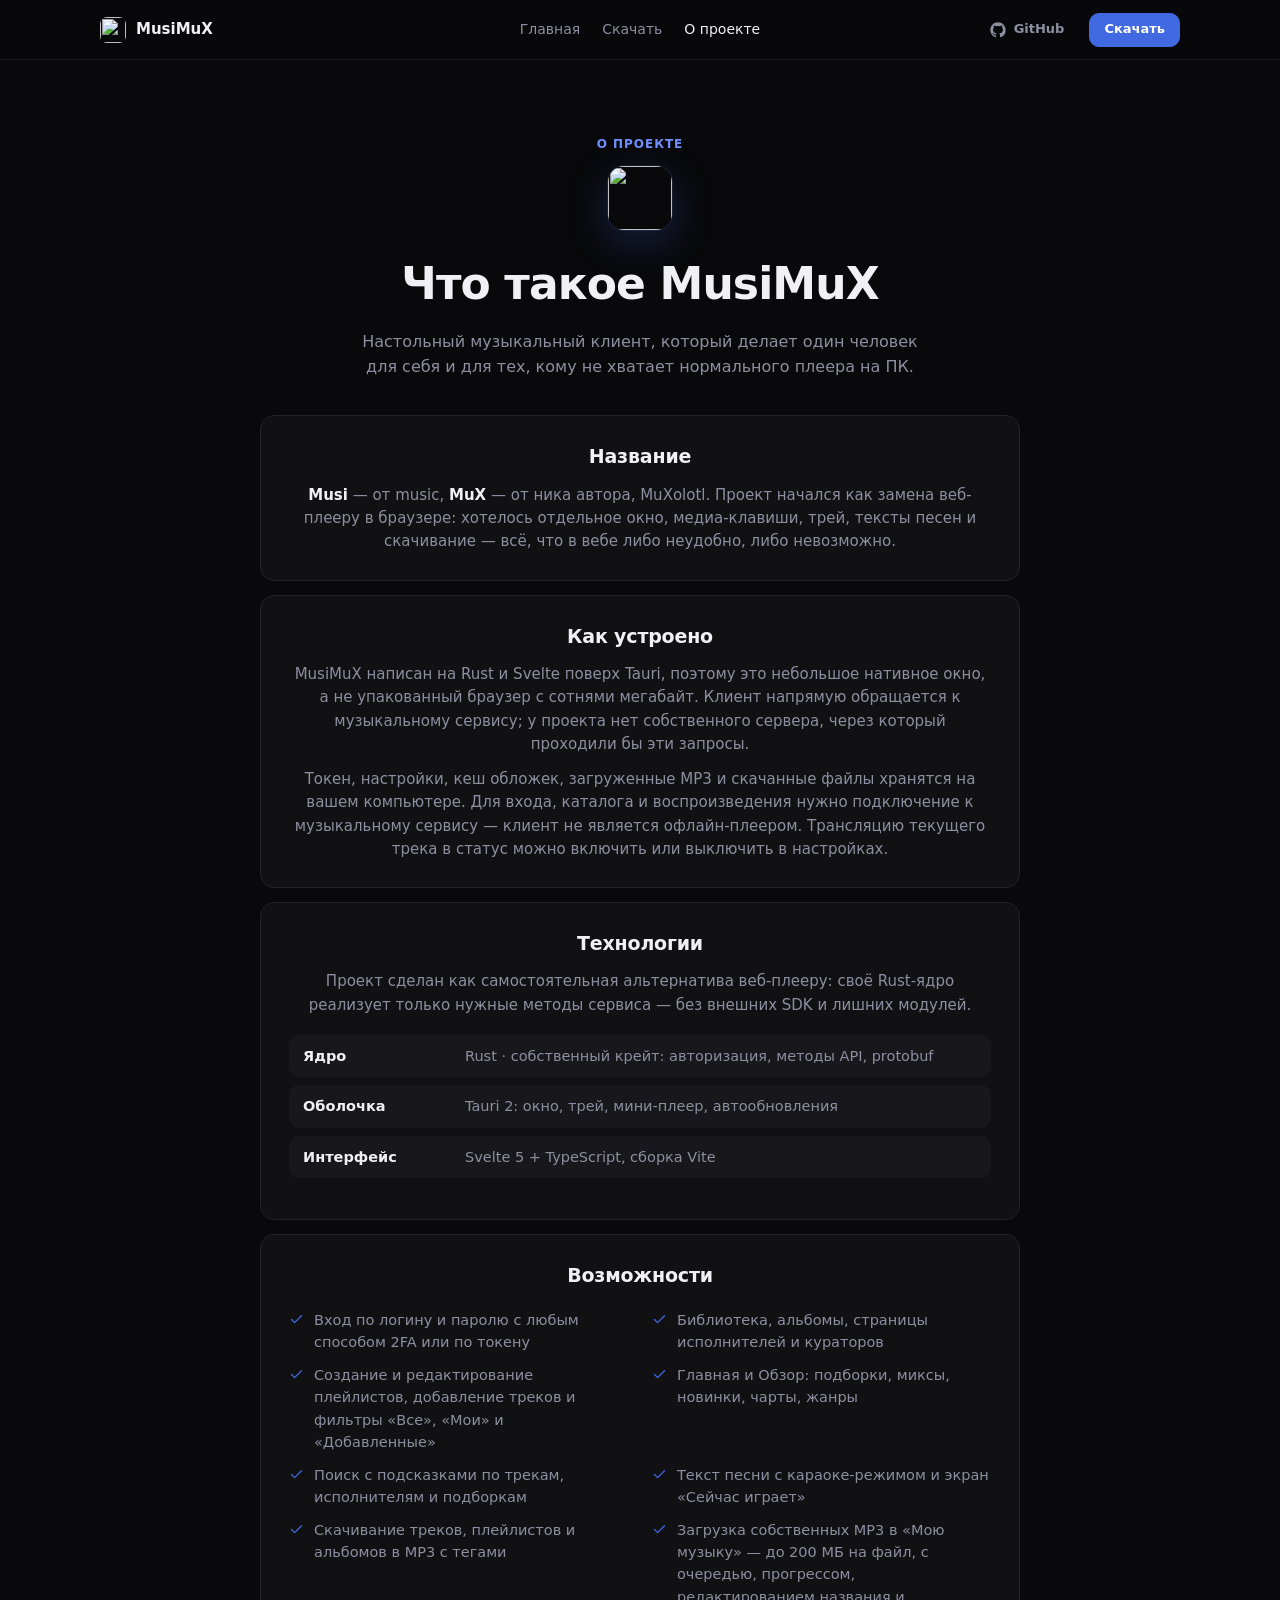
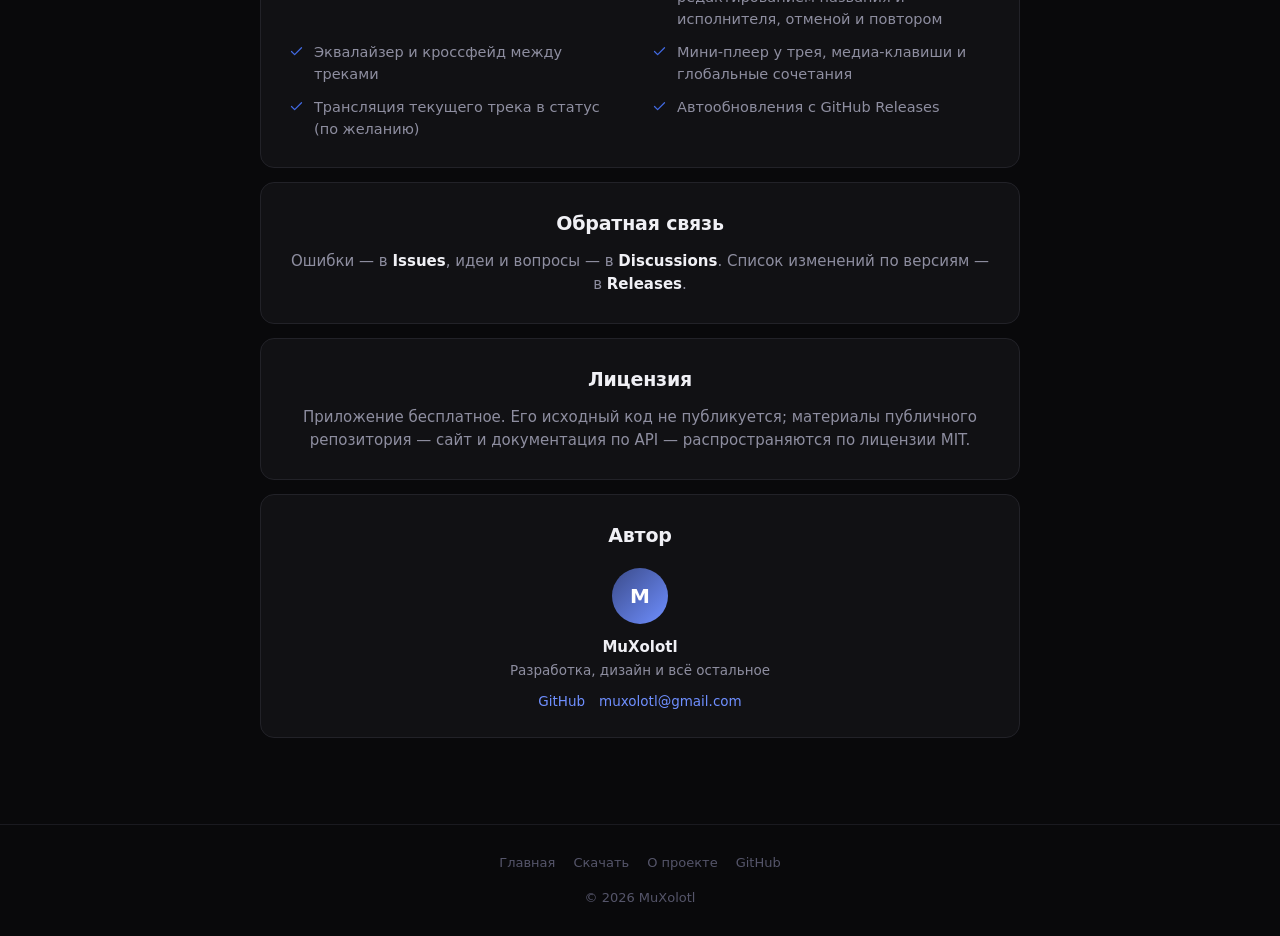
==== site/about.html @ 53585cf0 "Обновление сайта и документации" ====
<!DOCTYPE html>
<html lang="ru">
<head>
  <meta charset="UTF-8">
  <meta name="viewport" content="width=device-width, initial-scale=1">
  <title>О проекте — MusiMuX</title>
  <meta name="description" content="Что такое MusiMuX, как клиент хранит данные и обращается к музыкальному сервису. Возможности приложения и обратная связь.">
  <meta name="author" content="MuXolotl">
  <meta name="theme-color" content="#09090b">
  <meta property="og:type" content="website">
  <meta property="og:url" content="https://muxolotl.github.io/MusiMuX/about.html">
  <meta property="og:title" content="О проекте — MusiMuX">
  <meta property="og:description" content="Что такое MusiMuX, как клиент хранит данные и обращается к музыкальному сервису. Возможности приложения и обратная связь.">
  <link rel="icon" type="image/png" href="images/icon.png">
  <link rel="apple-touch-icon" href="images/icon.png">
  <link rel="stylesheet" href="css/styles.css">
</head>
<body>
<svg width="0" height="0" style="position:absolute" aria-hidden="true">
<symbol id="i-menu" viewBox="0 0 24 24" fill="none" stroke="currentColor" stroke-width="2" stroke-linecap="round" stroke-linejoin="round"><line x1="3" y1="12" x2="21" y2="12"/><line x1="3" y1="6" x2="21" y2="6"/><line x1="3" y1="18" x2="21" y2="18"/></symbol>
<symbol id="i-check" viewBox="0 0 24 24" fill="none" stroke="currentColor" stroke-width="2" stroke-linecap="round" stroke-linejoin="round"><polyline points="20 6 9 17 4 12"/></symbol>
<symbol id="i-github" viewBox="0 0 24 24" fill="currentColor"><path d="M12 .5C5.65.5.5 5.65.5 12c0 5.08 3.29 9.39 7.86 10.91.58.1.79-.25.79-.56v-2.17c-3.2.7-3.87-1.37-3.87-1.37-.52-1.33-1.28-1.68-1.28-1.68-1.04-.71.08-.7.08-.7 1.15.08 1.76 1.19 1.76 1.19 1.03 1.76 2.69 1.25 3.35.96.1-.75.4-1.25.73-1.54-2.55-.29-5.24-1.28-5.24-5.69 0-1.26.45-2.28 1.19-3.09-.12-.29-.52-1.46.11-3.04 0 0 .97-.31 3.17 1.18a11 11 0 0 1 5.77 0c2.2-1.49 3.16-1.18 3.16-1.18.63 1.58.23 2.75.12 3.04.74.81 1.18 1.83 1.18 3.09 0 4.42-2.69 5.39-5.26 5.68.41.36.78 1.06.78 2.14v3.17c0 .31.21.67.8.56A11.51 11.51 0 0 0 23.5 12C23.5 5.65 18.35.5 12 .5z"/></symbol>
</svg>
<header class="nav">
  <div class="wrap">
    <a class="brand" href="index.html"><img class="brand-mark" src="images/icon.png" alt="" width="26" height="26">MusiMuX</a>
    <nav class="nav-links" id="navLinks">
      <a href="index.html">Главная</a>
      <a href="download.html">Скачать</a>
      <a href="about.html" class="active">О проекте</a>
    </nav>
    <div class="nav-right">
      <a class="btn ghost sm" href="https://github.com/MuXolotl/MusiMuX" target="_blank" rel="noopener noreferrer"><svg width="16" height="16"><use href="#i-github"/></svg><span>GitHub</span></a>
      <a class="btn primary sm hide-sm" href="download.html">Скачать</a>
      <button class="nav-toggle" aria-label="Меню" aria-expanded="false" aria-controls="navLinks"><svg width="18" height="18"><use href="#i-menu"/></svg></button>
    </div>
  </div>
</header>
<main>
<section class="page-head">
  <div class="wrap">
    <span class="eyebrow">О проекте</span>
    <img class="hero-icon sm" src="images/icon.png" alt="" width="64" height="64">
    <h1>Что такое MusiMuX</h1>
    <p>Настольный музыкальный клиент, который делает один человек для себя и для тех, кому не хватает нормального плеера на ПК.</p>
  </div>
</section>
<div class="prose" style="padding-bottom:72px">
  <section>
    <h2>Название</h2>
    <p><b>Musi</b> — от music, <b>MuX</b> — от ника автора, MuXolotl. Проект начался как замена веб-плееру в браузере: хотелось отдельное окно, медиа-клавиши, трей, тексты песен и скачивание — всё, что в вебе либо неудобно, либо невозможно.</p>
  </section>
  <section>
    <h2>Как устроено</h2>
    <p>MusiMuX написан на Rust и Svelte поверх Tauri, поэтому это небольшое нативное окно, а не упакованный браузер с сотнями мегабайт. Клиент напрямую обращается к музыкальному сервису; у проекта нет собственного сервера, через который проходили бы эти запросы.</p>
    <p>Токен, настройки, кеш обложек, загруженные MP3 и скачанные файлы хранятся на вашем компьютере. Для входа, каталога и воспроизведения нужно подключение к музыкальному сервису — клиент не является офлайн-плеером. Трансляцию текущего трека в статус можно включить или выключить в настройках.</p>
  </section>
  <section>
    <h2>Технологии</h2>
    <p>Проект сделан как самостоятельная альтернатива веб-плееру: своё Rust-ядро реализует только нужные методы сервиса — без внешних SDK и лишних модулей.</p>
    <dl class="stack-list">
      <div><dt>Ядро</dt><dd>Rust · собственный крейт: авторизация, методы API, protobuf</dd></div>
      <div><dt>Оболочка</dt><dd>Tauri 2: окно, трей, мини-плеер, автообновления</dd></div>
      <div><dt>Интерфейс</dt><dd>Svelte 5 + TypeScript, сборка Vite</dd></div>
    </dl>
  </section>
  <section>
    <h2>Возможности</h2>
    <ul class="check">
      <li><svg width="15" height="15"><use href="#i-check"/></svg><span>Вход по логину и паролю с любым способом 2FA или по токену</span></li>
      <li><svg width="15" height="15"><use href="#i-check"/></svg><span>Библиотека, альбомы, страницы исполнителей и кураторов</span></li>
      <li><svg width="15" height="15"><use href="#i-check"/></svg><span>Создание и редактирование плейлистов, добавление треков и фильтры «Все», «Мои» и «Добавленные»</span></li>
      <li><svg width="15" height="15"><use href="#i-check"/></svg><span>Главная и Обзор: подборки, миксы, новинки, чарты, жанры</span></li>
      <li><svg width="15" height="15"><use href="#i-check"/></svg><span>Поиск с подсказками по трекам, исполнителям и подборкам</span></li>
      <li><svg width="15" height="15"><use href="#i-check"/></svg><span>Текст песни с караоке-режимом и экран «Сейчас играет»</span></li>
      <li><svg width="15" height="15"><use href="#i-check"/></svg><span>Скачивание треков, плейлистов и альбомов в MP3 с тегами</span></li>
      <li><svg width="15" height="15"><use href="#i-check"/></svg><span>Загрузка собственных MP3 в «Мою музыку» — до 200 МБ на файл, с очередью, прогрессом, редактированием названия и исполнителя, отменой и повтором</span></li>
      <li><svg width="15" height="15"><use href="#i-check"/></svg><span>Эквалайзер и кроссфейд между треками</span></li>
      <li><svg width="15" height="15"><use href="#i-check"/></svg><span>Мини-плеер у трея, медиа-клавиши и глобальные сочетания</span></li>
      <li><svg width="15" height="15"><use href="#i-check"/></svg><span>Трансляция текущего трека в статус (по желанию)</span></li>
      <li><svg width="15" height="15"><use href="#i-check"/></svg><span>Автообновления с GitHub Releases</span></li>
    </ul>
  </section>
  <section>
    <h2>Обратная связь</h2>
    <p>Ошибки — в <a href="https://github.com/MuXolotl/MusiMuX/issues" target="_blank" rel="noopener noreferrer"><b>Issues</b></a>, идеи и вопросы — в <a href="https://github.com/MuXolotl/MusiMuX/discussions" target="_blank" rel="noopener noreferrer"><b>Discussions</b></a>. Список изменений по версиям — в <a href="https://github.com/MuXolotl/MusiMuX/releases" target="_blank" rel="noopener noreferrer"><b>Releases</b></a>.</p>
  </section>
  <section>
    <h2>Лицензия</h2>
    <p>Приложение бесплатное. Его исходный код не публикуется; материалы публичного репозитория — сайт и документация по API — распространяются по лицензии MIT.</p>
  </section>
  <section>
    <h2>Автор</h2>
    <div class="author">
      <span class="m-avatar">M</span>
      <div>
        <b>MuXolotl</b>
        <span>Разработка, дизайн и всё остальное</span>
        <div class="row"><a href="https://github.com/MuXolotl" target="_blank" rel="noopener noreferrer">GitHub</a><a href="mailto:muxolotl@gmail.com">muxolotl@gmail.com</a></div>
      </div>
    </div>
  </section>
</div>
</main>
<footer class="footer">
  <div class="wrap">
    <nav>
      <a href="index.html">Главная</a>
      <a href="download.html">Скачать</a>
      <a href="about.html">О проекте</a>
      <a href="https://github.com/MuXolotl/MusiMuX" target="_blank" rel="noopener noreferrer">GitHub</a>
    </nav>
    <span>© 2026 MuXolotl</span>
  </div>
</footer>
<script src="js/main.js"></script>
</body>
</html>
---- site/css/styles.css ----
/* Сайт MusiMuX. Токены повторяют палитру приложения (src/app.css),
   чтобы макет окна и сам сайт выглядели как одно целое. */

:root {
  color-scheme: dark;

  --bg:             #09090b;
  --bg-surface:     #111114;
  --bg-elevated:    #18181c;
  --bg-hover:       #1f1f25;
  --border:         #222228;
  --border-subtle:  #1a1a20;
  --text:           #f0f0f5;
  --text-secondary: #8e8ea0;
  --text-muted:     #55556a;
  --accent:         #4169e1;
  --accent-hover:   #3759c9;
  --accent-2:       #6f8fff;
  --accent-glow:    rgba(65, 105, 225, 0.18);
  --warn:           #f59e0b;
  --success:        #22c55e;
  --radius:         10px;
  --radius-sm:      7px;
  --radius-xs:      4px;
  --ease:           cubic-bezier(0.16, 1, 0.3, 1);
  --font: 'Inter Variable', 'Inter', system-ui, -apple-system, 'Segoe UI', Roboto,
    'Helvetica Neue', sans-serif;
  --mono: ui-monospace, 'Cascadia Code', 'JetBrains Mono', Consolas, monospace;

  --nav-h: 60px;
  --content: 1080px;
}

*, *::before, *::after { box-sizing: border-box; }

html { scroll-behavior: smooth; scroll-padding-top: calc(var(--nav-h) + 16px); }

body {
  margin: 0;
  background: var(--bg);
  color: var(--text);
  font-family: var(--font);
  font-size: 15px;
  line-height: 1.55;
  -webkit-font-smoothing: antialiased;
  overflow-x: hidden;
}

::selection { background: rgba(65, 105, 225, 0.35); color: #fff; }

a { color: inherit; text-decoration: none; }
p { margin: 0; }
h1, h2, h3 { margin: 0; letter-spacing: -0.01em; }
ul { margin: 0; padding: 0; list-style: none; }
button { font: inherit; }
svg { display: block; flex-shrink: 0; }

.wrap { width: min(var(--content), 100% - 40px); margin: 0 auto; }

/* ---------- Шапка сайта ---------- */
.nav {
  position: sticky; top: 0; z-index: 20;
  height: var(--nav-h);
  background: rgba(9, 9, 11, 0.82);
  backdrop-filter: blur(14px);
  -webkit-backdrop-filter: blur(14px);
  border-bottom: 1px solid var(--border-subtle);
}
.nav .wrap { display: grid; grid-template-columns: 1fr auto 1fr; align-items: center; height: 100%; gap: 20px; }
.brand { display: flex; align-items: center; gap: 10px; font-weight: 700; font-size: 15px; justify-self: start; }
.brand-mark { width: 26px; height: 26px; border-radius: 7px; display: block; }
.nav-links { display: flex; gap: 22px; font-size: 14px; color: var(--text-secondary); }
.nav-links a:hover, .nav-links a.active { color: var(--text); }
.nav-right { justify-self: end; display: flex; align-items: center; gap: 10px; }
.nav-toggle {
  display: none; width: 36px; height: 36px;
  border: none; border-radius: var(--radius-sm);
  background: transparent; color: var(--text-secondary); cursor: pointer;
}
.nav-toggle:hover { background: var(--bg-hover); color: var(--text); }

/* ---------- Кнопки ---------- */
.btn {
  display: inline-flex; align-items: center; justify-content: center; gap: 8px;
  height: 40px; padding: 0 18px;
  border: 1px solid var(--border); border-radius: var(--radius);
  background: var(--bg-elevated); color: var(--text);
  font-size: 14px; font-weight: 600; white-space: nowrap;
  transition: background 120ms ease, border-color 120ms ease, color 120ms ease;
}
.btn:hover { background: var(--bg-hover); border-color: #2c2c34; }
.btn.primary { background: var(--accent); border-color: var(--accent); color: #fff; }
.btn.primary:hover { background: var(--accent-hover); border-color: var(--accent-hover); }
.btn.ghost { background: transparent; border-color: transparent; color: var(--text-secondary); }
.btn.ghost:hover { background: var(--bg-hover); color: var(--text); }
.btn.sm { height: 34px; padding: 0 14px; font-size: 13px; }
.btn.lg { height: 46px; padding: 0 24px; font-size: 15px; }

/* ---------- Секции ---------- */
.section { padding: 88px 0; }
.section + .section { border-top: 1px solid var(--border-subtle); }
.section-head { max-width: 640px; margin: 0 auto 40px; text-align: center; }
.eyebrow {
  display: inline-block; margin-bottom: 12px;
  font-size: 12px; font-weight: 600; letter-spacing: 0.08em; text-transform: uppercase;
  color: var(--accent-2);
}
.section-head h2 { font-size: clamp(26px, 3.4vw, 34px); font-weight: 700; margin-bottom: 12px; }
.section-head p { color: var(--text-secondary); font-size: 16px; }

/* ---------- Главный экран ---------- */
.hero { padding: 96px 0 56px; text-align: center; position: relative; }
.hero::before {
  content: ""; position: absolute; inset: auto 0 0; height: 520px; top: -120px;
  background: radial-gradient(ellipse 600px 360px at 50% 20%, rgba(65, 105, 225, 0.14), transparent 70%);
  pointer-events: none;
}
.hero .wrap { position: relative; }
.hero-icon {
  display: block; width: 88px; height: 88px; margin: 0 auto 24px; border-radius: 22px;
  box-shadow: 0 12px 40px rgba(65, 105, 225, 0.25), 0 0 0 1px var(--border-subtle);
}
.hero-icon.sm { width: 64px; height: 64px; border-radius: 16px; margin-bottom: 20px; }
.hero h1 {
  font-size: clamp(36px, 6vw, 60px); font-weight: 800; line-height: 1.05;
  letter-spacing: -0.03em; max-width: 760px; margin: 0 auto 20px;
}
.hero h1 em { font-style: normal; color: var(--accent-2); }
.hero .lead { max-width: 600px; margin: 0 auto 32px; font-size: 17px; color: var(--text-secondary); }
.hero-actions { display: flex; justify-content: center; gap: 12px; flex-wrap: wrap; }
.hero-meta {
  display: flex; justify-content: center; gap: 20px; flex-wrap: wrap;
  margin-top: 26px; font-size: 13px; color: var(--text-muted);
}
.hero-meta span { display: inline-flex; align-items: center; gap: 6px; }
.version-pill {
  display: inline-flex; align-items: center; gap: 8px;
  padding: 5px 12px 5px 8px; margin-bottom: 24px;
  border: 1px solid var(--border); border-radius: 999px;
  background: var(--bg-surface); font-size: 12px; color: var(--text-secondary);
}
.version-pill b { color: var(--text); font-weight: 600; }
.scroll-hint {
  display: inline-flex; flex-direction: column; align-items: center; gap: 10px;
  margin-top: 56px; font-size: 10px; font-weight: 500; letter-spacing: 0.2em; text-transform: uppercase;
  color: var(--text-muted); transition: color 150ms ease;
}
.scroll-hint:hover { color: var(--text-secondary); }
.scroll-hint .mouse {
  width: 20px; height: 32px; border: 1px solid #3f3f46; border-radius: 999px;
  display: flex; justify-content: center; padding-top: 5px;
}
.scroll-hint .mouse i { width: 4px; height: 6px; border-radius: 2px; background: #71717a; animation: scroll-dot 1.4s ease-in-out infinite; }
@keyframes scroll-dot { 0%, 100% { transform: translateY(0); opacity: 1; } 50% { transform: translateY(6px); opacity: 0.5; } }
.version-pill i { width: 6px; height: 6px; border-radius: 50%; background: var(--success); }

/* ---------- Макеты экранов приложения ---------- */
.shot { padding: 24px 0 64px; }
.shot-head { text-align: center; margin: 0 auto 24px; }
.shot-head h2 { font-size: clamp(26px, 3.4vw, 34px); margin-bottom: 8px; }
.shot-head p, .shot-caption { color: var(--text-secondary); }
.shot-scenes { display: flex; justify-content: center; flex-wrap: wrap; gap: 8px; margin-bottom: 24px; }
.shot-scenes[hidden] { display: none; }
.shot-scenes button {
  padding: 9px 16px; border: 1px solid var(--border); border-radius: var(--radius);
  background: var(--bg-surface); color: var(--text-secondary); cursor: pointer;
}
.shot-scenes button:hover { background: var(--bg-hover); color: var(--text); }
.shot-scenes button[aria-pressed="true"] { border-color: var(--accent); background: var(--accent-glow); color: var(--text); }
.shot-scenes button:focus-visible { outline: 2px solid var(--accent-2); outline-offset: 3px; }
.shot-caption { margin-top: 22px; text-align: center; font-size: 14px; }
.shot-caption b { color: var(--text); }
.shot-caption [hidden] { display: none; }
.shot-frame {
  position: relative; width: 100%;
  border-radius: 14px; overflow: hidden;
  border: 1px solid var(--border);
  box-shadow: 0 30px 80px rgba(0, 0, 0, 0.55), 0 0 0 6px rgba(255, 255, 255, 0.02);
}
/* Макет свёрстан в пикселях под ширину 1080 и масштабируется под контейнер */
.mock {
  --w: 1080px; --h: 660px;
  width: var(--w); height: var(--h);
  transform-origin: 0 0;
  transform: translateX(var(--mock-x, 0px)) scale(var(--mock-scale, 1));
  position: relative; display: grid; grid-template-rows: 40px 1fr 90px;
  background: var(--bg); color: var(--text); font-size: 13px;
  user-select: none;
}
.shot-frame { height: calc(660px * var(--mock-scale, 1)); }

.m-title {
  display: grid; grid-template-columns: 1fr auto 1fr; align-items: center;
  padding: 0 0 0 14px; background: var(--bg-elevated); border-bottom: 1px solid var(--border);
}
.m-brand { display: flex; align-items: center; gap: 8px; font-size: 13px; font-weight: 700; letter-spacing: 0.3px; }
.m-logo {
  width: 20px; height: 20px; border-radius: 6px; display: grid; place-items: center;
  background: linear-gradient(135deg, var(--accent), var(--accent-2)); color: #fff;
}
.m-grad {
  background: linear-gradient(135deg, var(--accent), var(--accent-2));
  -webkit-background-clip: text; background-clip: text; color: transparent;
}
.m-title-center { display: flex; align-items: center; gap: 6px; font-size: 12px; color: var(--text-muted); }
.m-title-center b { color: var(--text); font-size: 13px; font-weight: 600; }
.m-title-right { display: flex; justify-content: flex-end; align-items: center; height: 100%; }
.m-title-right .ic { width: 32px; height: 100%; display: grid; place-items: center; color: var(--text-muted); }
.m-win { display: flex; height: 100%; }
.m-win span { width: 46px; height: 100%; display: grid; place-items: center; color: var(--text-secondary); }
.m-win span:last-child { color: var(--text); }

.m-body { display: flex; min-height: 0; }
.m-main[hidden], .m-fullplayer[hidden] { display: none; }
.m-side {
  width: 220px; flex-shrink: 0; padding: 16px 0;
  background: var(--bg-elevated); border-right: 1px solid var(--border);
  display: flex; flex-direction: column;
}
.m-side-top { display: flex; align-items: center; gap: 12px; padding: 2px 10px 20px; color: var(--text-secondary); }
.m-side-top .ic { width: 36px; height: 36px; display: grid; place-items: center; }
.m-side-top b { font-size: 20px; font-weight: 800; letter-spacing: 0.3px; }
.m-nav { display: flex; flex-direction: column; gap: 2px; padding: 0 10px; }
.m-nav div {
  position: relative; display: flex; align-items: center; gap: 14px;
  padding: 10px 12px; border-radius: var(--radius-sm);
  color: var(--text-secondary); font-size: 14px; font-weight: 500;
}
.m-nav div.active { background: rgba(65, 105, 225, 0.12); color: var(--text); font-weight: 600; }
.m-nav div.active svg { color: var(--accent); }
.m-nav div.active::before {
  content: ""; position: absolute; left: 0; top: 22%; bottom: 22%;
  width: 3px; border-radius: 2px; background: var(--accent);
}
.m-side-bottom {
  margin-top: auto; display: flex; align-items: center; gap: 10px;
  padding: 12px 12px 0; border-top: 1px solid var(--border); color: var(--text-secondary);
}
.m-avatar {
  width: 32px; height: 32px; border-radius: 50%;
  background: linear-gradient(135deg, #3b4b8a, #6f8fff); flex-shrink: 0;
}
.m-side-bottom .name { flex: 1; font-size: 13px; color: var(--text); font-weight: 500; }

.m-main { flex: 1; min-width: 0; display: flex; flex-direction: column; }
.m-search { display: flex; justify-content: center; padding: 16px 28px 8px; }
.m-search div {
  position: relative; width: 100%; max-width: 560px; height: 40px;
  display: flex; align-items: center; gap: 10px; padding: 0 12px;
  border: 1px solid var(--border); border-radius: var(--radius);
  background: var(--bg-surface); color: var(--text-muted); font-size: 14px;
}
.m-list { padding: 6px 16px 0; display: flex; flex-direction: column; gap: 2px; overflow: hidden; }
.m-row {
  height: 56px; display: grid; grid-template-columns: 44px 1fr auto 28px 28px 30px;
  align-items: center; gap: 14px; padding: 0 12px; border-radius: var(--radius-sm);
}
.m-row.current { background: color-mix(in srgb, var(--accent) 14%, transparent); }
.m-row.hover { background: var(--bg-hover); }
.m-cover { width: 44px; height: 44px; border-radius: 6px; position: relative; overflow: hidden; flex-shrink: 0; }
.m-cover.c1 { background: url("../images/preview-cover.svg") center / cover; }
.m-cover.c2 { background: linear-gradient(135deg, #0f3d3e, #2bd4a8); }
.m-cover.c3 { background: linear-gradient(135deg, #4b1d3f, #ff6b9d); }
.m-cover.c4 { background: linear-gradient(135deg, #3a2a0f, #ffb347); }
.m-cover.c5 { background: linear-gradient(135deg, #1b2a44, #4a9eff); }
.m-cover.c6 { background: linear-gradient(135deg, #2f2f2f, #9a9a9a); }
.m-cover.c7 { background: linear-gradient(135deg, #1e3a1e, #7bd36a); }
.m-eq { display: flex; align-items: flex-end; justify-content: center; gap: 3px; padding-bottom: 10px; background: color-mix(in srgb, var(--accent) 18%, var(--bg-surface)); }
.m-eq i { width: 3px; border-radius: 2px; background: var(--accent); animation: m-eq 1s ease-in-out infinite alternate; }
.m-eq i:nth-child(1) { height: 10px; animation-delay: -0.2s; }
.m-eq i:nth-child(2) { height: 18px; animation-delay: -0.6s; }
.m-eq i:nth-child(3) { height: 13px; animation-delay: -0.4s; }
.m-eq i:nth-child(4) { height: 20px; animation-delay: -0.8s; }
@keyframes m-eq { to { transform: scaleY(0.45); } }
.m-meta { min-width: 0; display: flex; flex-direction: column; gap: 3px; }
.m-meta b { font-size: 14px; font-weight: 600; white-space: nowrap; overflow: hidden; text-overflow: ellipsis; display: flex; align-items: center; gap: 10px; }
.m-meta b svg { flex-shrink: 0; opacity: 0.65; color: var(--text); }
.m-row.current .m-meta b { color: var(--accent); }
.m-row.current .m-meta span { color: color-mix(in srgb, var(--accent) 70%, var(--text-secondary)); }
.m-meta span { font-size: 13px; color: var(--text-secondary); }
.m-dur { font-size: 12.5px; color: var(--text-secondary); font-variant-numeric: tabular-nums; }
.m-row .ic { width: 28px; height: 28px; display: grid; place-items: center; color: var(--text-secondary); }
.m-row .ic.on { color: var(--accent); }
/* Меню «…» и копирование названия видны только у строки под курсором */
.m-row:not(.hover) .ic.dim { visibility: hidden; }

.m-player {
  display: grid; grid-template-columns: minmax(180px, 1fr) minmax(0, 2.5fr) minmax(120px, 1fr);
  align-items: center; gap: 16px; padding: 10px 16px;
  background: var(--bg-elevated); border-top: 1px solid var(--border);
}
.m-now { display: flex; align-items: center; gap: 14px; min-width: 0; }
.m-now .m-cover { width: 52px; height: 52px; border-radius: 8px; }
.m-now .m-meta { flex: 1; gap: 2px; }
.m-now .m-meta b { font-size: 14px; gap: 6px; }
.m-now .m-meta span { font-size: 13px; }
.m-now .ic { width: 36px; height: 36px; display: grid; place-items: center; color: var(--text-secondary); margin-left: -8px; }
.m-center { display: flex; flex-direction: column; align-items: center; gap: 6px; min-width: 0; }
.m-ctrls { display: flex; align-items: center; gap: 14px; color: var(--text); }
.m-ctrls .tog { width: 40px; height: 40px; display: grid; place-items: center; color: var(--text-secondary); }
.m-ctrls .tog.plain { color: var(--text); }
.m-ctrls .tog.on { color: var(--accent); }
.m-play {
  width: 48px; height: 48px; border-radius: 50%; display: grid; place-items: center;
  background: var(--accent); color: #fff;
}
.m-seek { width: 100%; max-width: 900px; display: flex; align-items: center; gap: 10px; font-size: 11px; color: var(--text-muted); font-variant-numeric: tabular-nums; }
.m-bar { flex: 1; height: 4px; border-radius: 2px; background: var(--border); position: relative; }
.m-bar i { position: absolute; inset: 0 auto 0 0; width: 38%; border-radius: 2px; background: linear-gradient(90deg, var(--accent), var(--accent-2)); }
.m-bar i::after {
  content: ""; position: absolute; right: -5px; top: 50%; width: 10px; height: 10px;
  border-radius: 50%; background: #fff; transform: translateY(-50%);
}
.m-right { display: flex; align-items: center; justify-content: flex-end; gap: 6px; color: var(--text-secondary); }
.m-right .ic { width: 36px; height: 36px; display: grid; place-items: center; }
.m-right .ic.on { color: var(--accent); }
.m-vol { display: flex; align-items: center; gap: 8px; margin-left: 8px; }
.m-vol .m-bar { width: 80px; }
.m-vol .m-bar i { width: 60%; }
.m-vol .m-bar i::after { width: 8px; height: 8px; right: -4px; }

.m-explore { overflow: hidden; }
.m-catalog-banners { position: relative; flex: 0 0 250px; overflow: hidden; border-radius: var(--radius); }
.m-catalog-banner {
  position: absolute; top: 0; width: 500px; height: 250px;
  border-radius: var(--radius); overflow: hidden; background: var(--bg-surface);
}
.m-catalog-banner.center {
  left: 50%; transform: translateX(-50%); z-index: 1;
  background: url("../images/preview-cover.svg") center / cover;
}
.m-catalog-banner.center > span {
  position: absolute; inset: auto 0 0; display: flex; flex-direction: column; gap: 3px;
  padding: 40px 24px 18px; color: #fff;
  background: linear-gradient(180deg, transparent, rgba(9, 9, 11, 0.9));
}
.m-catalog-banner.center b { font-size: 20px; font-weight: 800; }
.m-catalog-banner.center small { font-size: 12px; }
.m-catalog-banner.side { top: 27px; width: 390px; height: 195px; filter: brightness(0.55); }
.m-catalog-banner.left { left: -180px; background: linear-gradient(135deg, #28355b, #8063b1); }
.m-catalog-banner.right { right: -180px; background: linear-gradient(135deg, #254853, #479cc2); }
.m-catalog-heading { display: flex; align-items: center; gap: 8px; padding: 6px 28px 14px; }
.m-catalog-heading b { font-size: 22px; }
.m-catalog-heading svg { color: var(--text-secondary); }
.m-catalog-tracks { display: flex; gap: 14px; padding: 0 28px; }
.m-catalog-column { flex: 0 0 320px; display: flex; flex-direction: column; gap: 4px; }
.m-catalog-track {
  display: flex; align-items: center; gap: 12px; height: 52px;
  padding: 0 12px; border-radius: var(--radius-sm);
}
.m-catalog-track .m-cover { width: 40px; height: 40px; }
.m-catalog-track .m-meta { flex: 1; }
.m-catalog-track .m-meta b { font-size: 13px; }
.m-catalog-track .m-meta span { font-size: 12px; }
.m-catalog-track small { color: var(--text-secondary); font-size: 12px; font-variant-numeric: tabular-nums; }
.m-catalog-divider { height: 1px; margin: 12px 28px 20px; background: var(--border-subtle); }

.m-fullplayer {
  position: absolute; inset: 0; z-index: 1; display: flex; flex-direction: column;
  overflow: hidden; background: var(--bg);
}
.m-full-bg {
  position: absolute; inset: -12%;
  background: url("../images/preview-cover.svg") center / cover;
  filter: blur(28px) saturate(120%) brightness(0.55); transform: scale(1.06);
}
.m-fullplayer::after { content: ""; position: absolute; inset: 0; background: rgba(9, 9, 11, 0.34); pointer-events: none; }
.m-full-top {
  position: relative; z-index: 1; display: grid; grid-template-columns: 1fr auto 1fr;
  align-items: center; gap: 8px; height: 44px; padding-left: 10px; flex-shrink: 0;
}
.m-full-collapse {
  display: flex; align-items: center; justify-self: start; gap: 6px;
  padding: 6px 14px 6px 10px; border: 1px solid rgba(255, 255, 255, 0.16);
  border-radius: 999px; background: rgba(255, 255, 255, 0.1); font-weight: 600;
}
.m-full-top b { font-size: 12px; letter-spacing: 0.1em; text-transform: uppercase; color: var(--text-secondary); }
.m-full-windows { display: flex; align-items: center; justify-self: end; height: 100%; }
.m-full-windows svg { box-sizing: content-box; padding: 0 15px; }
.m-full-body {
  position: relative; z-index: 1; flex: 1; display: flex; align-items: center;
  justify-content: center; gap: 100px; min-height: 0; padding: 8px 48px 40px;
}
.m-full-stage { display: flex; flex: 0 0 304px; flex-direction: column; align-items: center; gap: 17px; }
.m-full-art {
  position: relative; width: 304px; height: 304px; overflow: hidden;
  border: 1px solid #3f3f47; border-radius: 20px;
  box-shadow: 0 32px 80px rgba(0, 0, 0, 0.62), 0 8px 24px rgba(0, 0, 0, 0.45);
}
.m-full-art > img { display: block; width: 100%; height: 100%; object-fit: cover; }
.m-full-download, .m-full-library {
  position: absolute; top: 12px; display: grid; place-items: center;
  width: 30px; height: 30px; border-radius: 50%; background: rgba(0, 0, 0, 0.5); color: #fff;
}
.m-full-download { left: 12px; }
.m-full-library { right: 12px; }
.m-full-art-controls {
  position: absolute; inset: auto 0 0; display: flex; align-items: center; justify-content: center;
  gap: 12px; padding: 40px 12px 18px;
  background: linear-gradient(180deg, transparent, rgba(0, 0, 0, 0.78)); color: #fff;
}
.m-full-art-controls > span {
  display: grid; place-items: center; width: 56px; height: 56px;
  border-radius: 50%; background: var(--accent);
}
.m-full-art-controls > svg:first-child { color: var(--accent-2); }
.m-full-meta { display: flex; flex-direction: column; align-items: center; gap: 4px; }
.m-full-meta b { font-size: 25px; font-weight: 800; }
.m-full-meta span { font-size: 16px; color: var(--text-secondary); }
.m-full-seek { display: flex; align-items: center; gap: 12px; width: 100%; color: var(--text-secondary); font-variant-numeric: tabular-nums; }
.m-full-seek .m-bar { background: rgba(255, 255, 255, 0.2); height: 5px; }
.m-full-under { display: flex; align-items: center; gap: 8px; width: 100%; }
.m-full-under > span:not(.m-full-volume) {
  display: flex; align-items: center; gap: 8px; padding: 9px 14px;
  border: 1px solid rgba(255, 255, 255, 0.14); border-radius: 999px;
  background: rgba(255, 255, 255, 0.06); font-weight: 600;
}
.m-full-under > span.on { background: var(--accent); border-color: transparent; }
.m-full-volume { display: flex; align-items: center; gap: 8px; margin-left: auto; color: var(--text-secondary); }
.m-full-volume .m-bar { flex: 0 0 70px; }
.m-full-volume .m-bar i { width: 60%; }
.m-full-lyrics {
  flex: 1; display: flex; flex-direction: column; justify-content: center; gap: 18px;
  min-width: 0; height: 100%; overflow: hidden;
  mask-image: linear-gradient(180deg, transparent, #000 12%, #000 88%, transparent);
}
.m-full-lyrics p { font-size: 21px; font-weight: 650; line-height: 1.5; text-align: center; color: color-mix(in srgb, var(--text) 32%, transparent); }
.m-full-lyrics p.active { color: var(--text); transform: scale(1.045); text-shadow: 0 2px 20px rgba(0, 0, 0, 0.5); }

/* ---------- Карточки возможностей ---------- */
.features { display: grid; grid-template-columns: repeat(3, 1fr); gap: 14px; }
.feature {
  padding: 22px; border: 1px solid var(--border); border-radius: 14px;
  background: var(--bg-surface);
  transition: border-color 150ms ease, background 150ms ease;
}
.feature:hover { border-color: #2c2c34; background: var(--bg-elevated); }
.feature { text-align: center; }
.feature .ic {
  width: 40px; height: 40px; border-radius: 10px; margin: 0 auto 16px;
  display: grid; place-items: center;
  background: var(--accent-glow); color: var(--accent-2);
}
.feature h3 { font-size: 15px; font-weight: 600; margin-bottom: 6px; }
.feature p { font-size: 14px; color: var(--text-secondary); }

/* ---------- Принципы (две колонки) ---------- */
.points { display: grid; grid-template-columns: repeat(2, 1fr); gap: 14px; }
.point {
  display: flex; flex-direction: column; align-items: center; text-align: center; gap: 12px;
  padding: 22px; border: 1px solid var(--border); border-radius: 14px; background: var(--bg-surface);
}
.point .dot { width: 8px; height: 8px; border-radius: 50%; background: var(--accent); box-shadow: 0 0 0 5px var(--accent-glow); }
.point h3 { font-size: 15px; font-weight: 600; margin-bottom: 4px; }
.point p { font-size: 14px; color: var(--text-secondary); }

/* ---------- Технологии ---------- */
.stack { display: flex; align-items: stretch; justify-content: center; gap: 10px; }
.stack-card {
  flex: 1; max-width: 300px; display: flex; flex-direction: column; align-items: center; gap: 6px;
  padding: 22px 18px; text-align: center;
  border: 1px solid var(--border); border-radius: 14px; background: var(--bg-surface);
}
.stack-card code {
  font-family: var(--mono); font-size: 13px; color: var(--accent-2);
  background: var(--accent-glow); border-radius: 6px; padding: 3px 8px; margin-bottom: 6px;
}
.stack-card b { font-size: 15px; font-weight: 600; }
.stack-card span { font-size: 13px; color: var(--text-secondary); }
.stack-arrow { display: grid; place-items: center; color: var(--text-muted); flex-shrink: 0; }
.chips { display: flex; justify-content: center; flex-wrap: wrap; gap: 8px; margin-top: 22px; }
.chips span {
  font-size: 12.5px; font-weight: 500; color: var(--text-secondary);
  border: 1px solid var(--border); border-radius: 999px; padding: 5px 12px; background: var(--bg-elevated);
}

/* ---------- Обратная связь ---------- */
.links { display: grid; grid-template-columns: repeat(3, 1fr); gap: 14px; }
.link-card {
  display: flex; flex-direction: column; align-items: center; text-align: center; gap: 8px; padding: 22px;
  border: 1px solid var(--border); border-radius: 14px; background: var(--bg-surface);
  transition: border-color 150ms ease, background 150ms ease;
}
.link-card:hover { border-color: var(--accent); background: var(--bg-elevated); }
.link-card .top { display: flex; align-items: center; gap: 10px; font-weight: 600; font-size: 15px; }
.link-card .top svg { color: var(--accent-2); }
.link-card p { font-size: 14px; color: var(--text-secondary); }
.link-card .go { margin-top: auto; font-size: 13px; color: var(--accent-2); }

/* ---------- Страница «Скачать» ---------- */
.page-head { padding: 72px 0 36px; text-align: center; }
.page-head h1 { font-size: clamp(30px, 4.5vw, 44px); font-weight: 800; letter-spacing: -0.02em; margin-bottom: 12px; }
.page-head p { color: var(--text-secondary); font-size: 16px; max-width: 560px; margin: 0 auto; }
.narrow { width: min(760px, 100% - 40px); margin: 0 auto; }

.os-tabs { display: flex; justify-content: center; gap: 6px; margin-bottom: 20px; flex-wrap: wrap; }
.os-tab {
  display: inline-flex; align-items: center; gap: 8px;
  height: 38px; padding: 0 16px;
  border: 1px solid var(--border); border-radius: var(--radius);
  background: var(--bg-surface); color: var(--text-secondary);
  font-size: 14px; font-weight: 500; cursor: pointer;
  transition: background 120ms ease, color 120ms ease, border-color 120ms ease;
}
.os-tab:hover { background: var(--bg-hover); color: var(--text); }
.os-tab.active { background: rgba(65, 105, 225, 0.14); border-color: rgba(65, 105, 225, 0.45); color: var(--text); }

.panel { padding: 18px; border: 1px solid var(--border); border-radius: 14px; background: var(--bg-surface); }
.panel[hidden] { display: none; }
.dl-grid { display: grid; grid-template-columns: 1fr 1fr; gap: 10px; }
.dl-grid + .dl-grid { margin-top: 10px; }
.dl {
  display: flex; align-items: center; gap: 14px; padding: 14px 16px;
  border: 1px solid var(--border); border-radius: var(--radius);
  background: var(--bg-elevated);
  transition: border-color 120ms ease, background 120ms ease;
}
.dl:hover { border-color: var(--accent); background: var(--bg-hover); }
.dl .ic {
  width: 38px; height: 38px; border-radius: 9px; display: grid; place-items: center;
  background: var(--accent-glow); color: var(--accent-2); flex-shrink: 0;
}
.dl b { display: block; font-size: 14px; font-weight: 600; }
.dl span { font-size: 12.5px; color: var(--text-secondary); }
.dl .tag {
  margin-left: auto; font-size: 11px; font-weight: 600; letter-spacing: 0.04em; text-transform: uppercase;
  color: var(--accent-2); border: 1px solid rgba(65, 105, 225, 0.4); border-radius: 999px; padding: 2px 8px;
}
.panel-foot {
  display: flex; justify-content: space-between; align-items: center; gap: 12px; flex-wrap: wrap;
  margin-top: 14px; padding-top: 14px; border-top: 1px solid var(--border);
  font-size: 13px; color: var(--text-muted);
}
.panel-foot a { color: var(--text-secondary); }
.panel-foot a:hover { color: var(--text); }

.notice {
  display: flex; gap: 12px; margin-top: 18px; padding: 14px 16px;
  border: 1px solid rgba(245, 158, 11, 0.3); border-radius: var(--radius);
  background: rgba(245, 158, 11, 0.06); color: var(--text-secondary); font-size: 13.5px;
}
.notice svg { color: var(--warn); margin-top: 2px; }
.notice b { color: var(--text); font-weight: 600; }

.steps { display: grid; grid-template-columns: repeat(3, 1fr); gap: 14px; margin-top: 48px; }
.step { padding: 20px 18px; text-align: center; border: 1px solid var(--border); border-radius: 14px; background: var(--bg-surface); }
.step .n { font-size: 12px; font-weight: 700; color: var(--accent-2); margin-bottom: 8px; }
.step h3 { font-size: 15px; font-weight: 600; margin-bottom: 4px; }
.step p { font-size: 13.5px; color: var(--text-secondary); }

/* ---------- Страница «О проекте» ---------- */
.prose { width: min(760px, 100% - 40px); margin: 0 auto; }
.prose section {
  padding: 26px 28px; margin-bottom: 14px; text-align: center;
  border: 1px solid var(--border); border-radius: 14px; background: var(--bg-surface);
}
.prose h2 { font-size: 19px; font-weight: 700; margin-bottom: 12px; }
.prose p { color: var(--text-secondary); font-size: 15px; }
.prose p + p { margin-top: 12px; }
.prose p b { color: var(--text); font-weight: 600; }
.prose code { font-family: var(--mono); font-size: 0.92em; color: var(--text); background: var(--bg-elevated); border: 1px solid var(--border); border-radius: 4px; padding: 1px 5px; }
.check { display: grid; grid-template-columns: 1fr 1fr; gap: 10px 24px; margin-top: 18px; text-align: left; }
.check li { display: flex; gap: 10px; font-size: 14.5px; color: var(--text-secondary); }
.stack-list { display: flex; flex-direction: column; gap: 8px; margin-top: 18px; }
.stack-list div { display: grid; grid-template-columns: 110px 1fr; gap: 12px; text-align: left; font-size: 14.5px; padding: 10px 14px; border-radius: var(--radius); background: var(--bg-elevated); }
.stack-list dt { color: var(--text); font-weight: 600; }
.stack-list dd { color: var(--text-secondary); }
.check li svg { color: var(--accent); margin-top: 3px; }
.author { display: flex; flex-direction: column; align-items: center; gap: 12px; padding-top: 6px; }
.author .m-avatar { width: 56px; height: 56px; display: grid; place-items: center; font-weight: 700; font-size: 20px; color: #fff; }
.author b { display: block; font-size: 15px; }
.author span { font-size: 13.5px; color: var(--text-secondary); }
.author .row { display: flex; justify-content: center; gap: 14px; margin-top: 8px; font-size: 13.5px; }
.author .row a { color: var(--accent-2); }

/* ---------- Подвал ---------- */
.footer { border-top: 1px solid var(--border-subtle); padding: 28px 0; font-size: 13px; color: var(--text-muted); }
.footer .wrap { display: flex; flex-direction: column; align-items: center; gap: 14px; text-align: center; }
.footer nav { display: flex; gap: 18px; }
.footer a:hover { color: var(--text-secondary); }

/* ---------- Адаптив ---------- */
@media (max-width: 900px) {
  .features, .links, .steps { grid-template-columns: 1fr 1fr; }
  .stack { flex-direction: column; align-items: center; }
  .stack-card { width: 100%; max-width: 420px; }
  .stack-arrow { transform: rotate(90deg); }
}
@media (max-width: 720px) {
  .nav-links {
    display: none; position: absolute; top: var(--nav-h); left: 0; right: 0;
    flex-direction: column; gap: 0; padding: 8px 20px 14px;
    background: var(--bg-surface); border-bottom: 1px solid var(--border);
  }
  .nav-links.open { display: flex; }
  .nav-links a { padding: 10px 0; }
  .nav-toggle { display: grid; place-items: center; }
  .nav-right .btn.hide-sm { display: none; }
  .section { padding: 64px 0; }
  .hero { padding: 64px 0 36px; }
  .features, .links, .steps, .dl-grid, .check, .points { grid-template-columns: 1fr; }
  .nav .wrap { display: flex; justify-content: space-between; }
  .scroll-hint { display: none; }
  .prose section { padding: 22px 18px; }
  .stack-list div { grid-template-columns: 1fr; gap: 4px; }
}
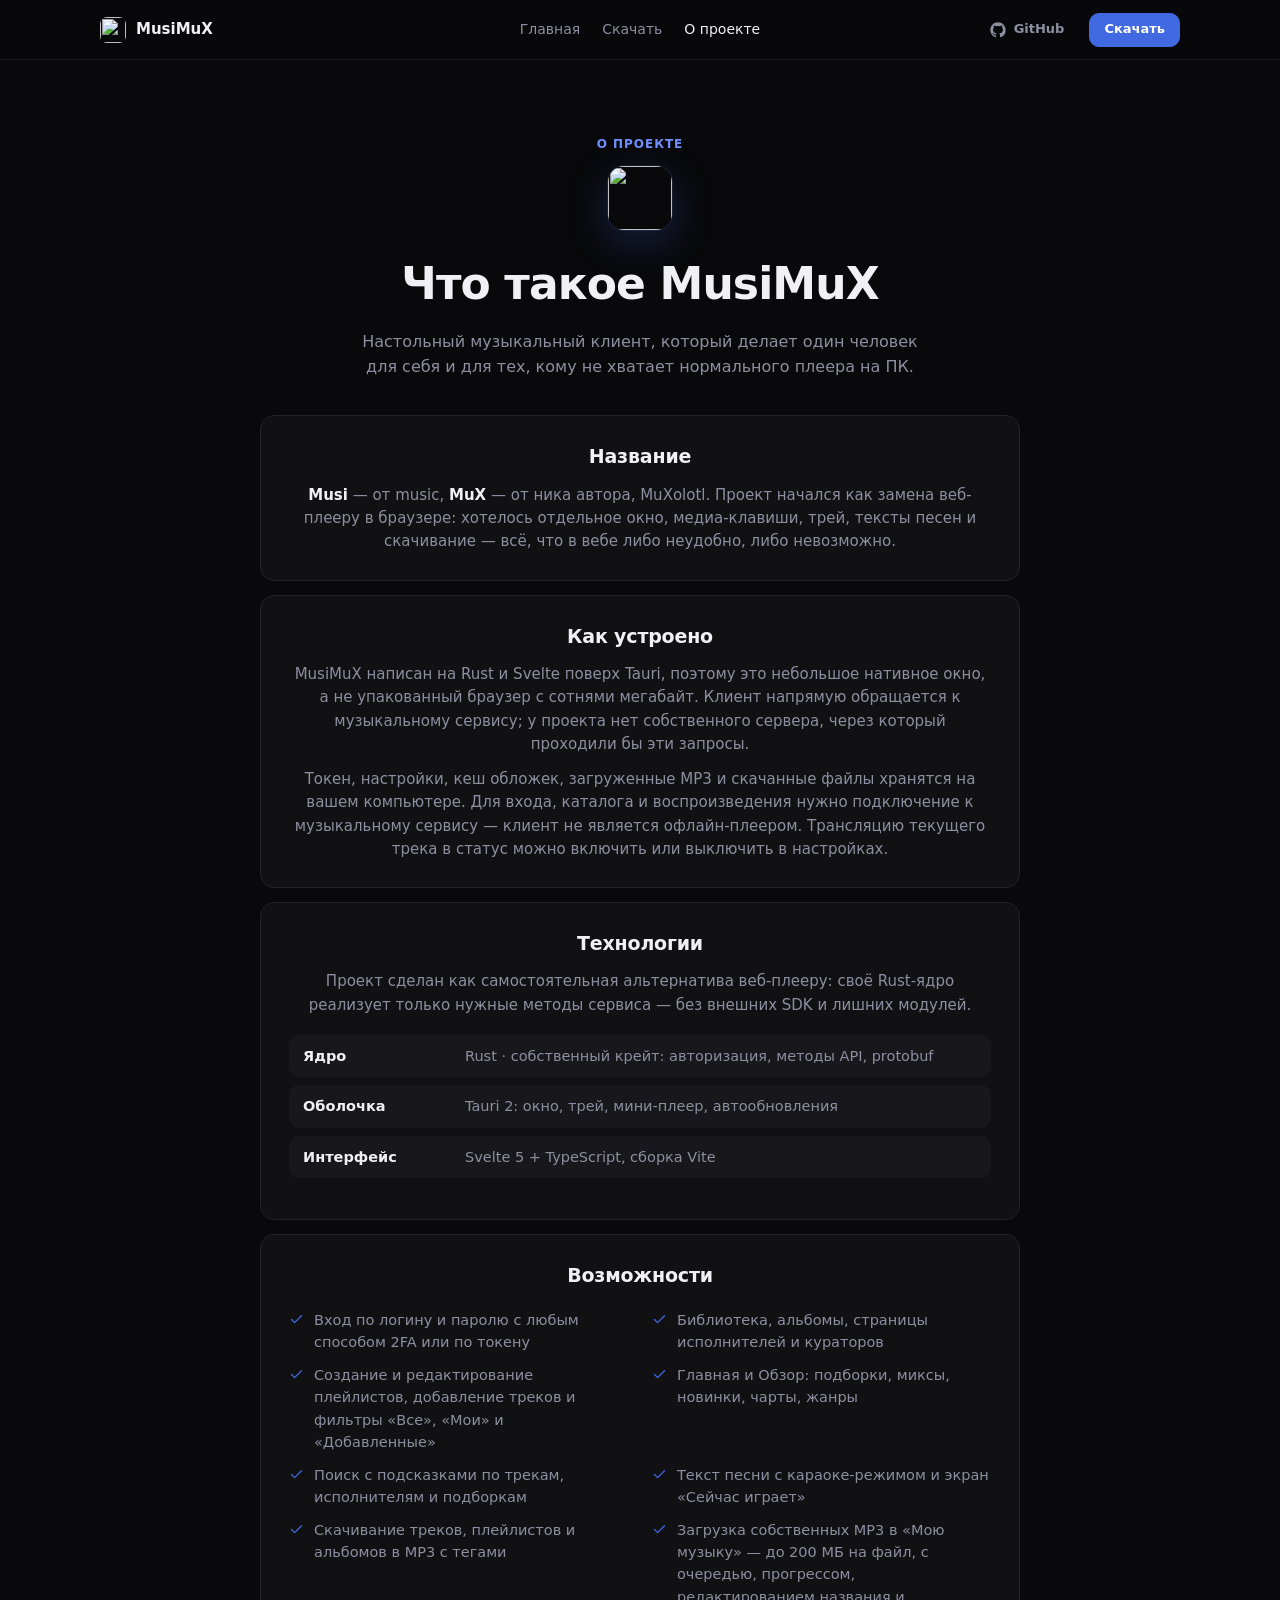
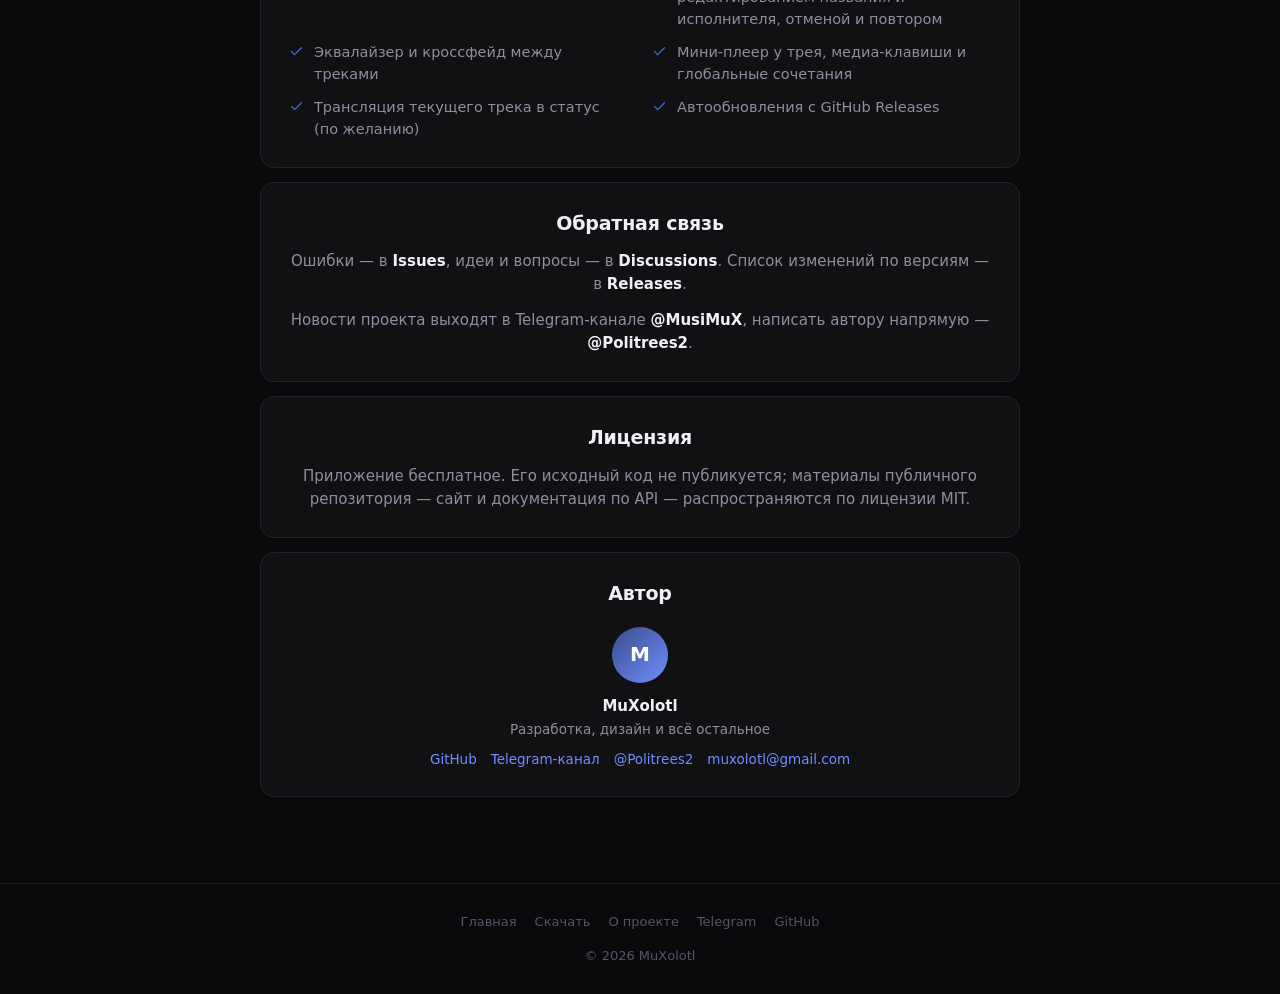
==== commit bf07b7f5: "Обновление сайта" ====
--- a/site/about.html
+++ b/site/about.html
@@ -84,6 +84,7 @@
   <section>
     <h2>Обратная связь</h2>
     <p>Ошибки — в <a href="https://github.com/MuXolotl/MusiMuX/issues" target="_blank" rel="noopener noreferrer"><b>Issues</b></a>, идеи и вопросы — в <a href="https://github.com/MuXolotl/MusiMuX/discussions" target="_blank" rel="noopener noreferrer"><b>Discussions</b></a>. Список изменений по версиям — в <a href="https://github.com/MuXolotl/MusiMuX/releases" target="_blank" rel="noopener noreferrer"><b>Releases</b></a>.</p>
+    <p>Новости проекта выходят в Telegram-канале <a href="https://t.me/MusiMuX" target="_blank" rel="noopener noreferrer"><b>@MusiMuX</b></a>, написать автору напрямую — <a href="https://t.me/Politrees2" target="_blank" rel="noopener noreferrer"><b>@Politrees2</b></a>.</p>
   </section>
   <section>
     <h2>Лицензия</h2>
@@ -96,7 +97,7 @@
       <div>
         <b>MuXolotl</b>
         <span>Разработка, дизайн и всё остальное</span>
-        <div class="row"><a href="https://github.com/MuXolotl" target="_blank" rel="noopener noreferrer">GitHub</a><a href="mailto:muxolotl@gmail.com">muxolotl@gmail.com</a></div>
+        <div class="row"><a href="https://github.com/MuXolotl" target="_blank" rel="noopener noreferrer">GitHub</a><a href="https://t.me/MusiMuX" target="_blank" rel="noopener noreferrer">Telegram-канал</a><a href="https://t.me/Politrees2" target="_blank" rel="noopener noreferrer">@Politrees2</a><a href="mailto:muxolotl@gmail.com">muxolotl@gmail.com</a></div>
       </div>
     </div>
   </section>
@@ -108,6 +109,7 @@
       <a href="index.html">Главная</a>
       <a href="download.html">Скачать</a>
       <a href="about.html">О проекте</a>
+      <a href="https://t.me/MusiMuX" target="_blank" rel="noopener noreferrer">Telegram</a>
       <a href="https://github.com/MuXolotl/MusiMuX" target="_blank" rel="noopener noreferrer">GitHub</a>
     </nav>
     <span>© 2026 MuXolotl</span>
--- a/site/css/styles.css
+++ b/site/css/styles.css
@@ -194,10 +194,7 @@
   padding: 0 0 0 14px; background: var(--bg-elevated); border-bottom: 1px solid var(--border);
 }
 .m-brand { display: flex; align-items: center; gap: 8px; font-size: 13px; font-weight: 700; letter-spacing: 0.3px; }
-.m-logo {
-  width: 20px; height: 20px; border-radius: 6px; display: grid; place-items: center;
-  background: linear-gradient(135deg, var(--accent), var(--accent-2)); color: #fff;
-}
+.m-logo { width: 20px; height: 20px; border-radius: 6px; display: block; flex-shrink: 0; }
 .m-grad {
   background: linear-gradient(135deg, var(--accent), var(--accent-2));
   -webkit-background-clip: text; background-clip: text; color: transparent;
@@ -244,11 +241,18 @@
 
 .m-main { flex: 1; min-width: 0; display: flex; flex-direction: column; }
 .m-search { display: flex; justify-content: center; padding: 16px 28px 8px; }
-.m-search div {
-  position: relative; width: 100%; max-width: 560px; height: 40px;
+.m-search-bar { width: 100%; max-width: 760px; display: flex; align-items: center; gap: 12px; }
+.m-search-input {
+  flex: 1; min-width: 0; height: 40px;
   display: flex; align-items: center; gap: 10px; padding: 0 12px;
   border: 1px solid var(--border); border-radius: var(--radius);
   background: var(--bg-surface); color: var(--text-muted); font-size: 14px;
+}
+.m-upload {
+  flex-shrink: 0; height: 40px;
+  display: inline-flex; align-items: center; gap: 8px; padding: 0 14px;
+  border: 1px solid var(--border); border-radius: 999px;
+  background: var(--bg-surface); color: var(--text); font-size: 13px; font-weight: 600;
 }
 .m-list { padding: 6px 16px 0; display: flex; flex-direction: column; gap: 2px; overflow: hidden; }
 .m-row {
@@ -475,7 +479,7 @@
 }
 
 /* ---------- Обратная связь ---------- */
-.links { display: grid; grid-template-columns: repeat(3, 1fr); gap: 14px; }
+.links { display: grid; grid-template-columns: repeat(2, 1fr); gap: 14px; }
 .link-card {
   display: flex; flex-direction: column; align-items: center; text-align: center; gap: 8px; padding: 22px;
   border: 1px solid var(--border); border-radius: 14px; background: var(--bg-surface);
@@ -570,7 +574,7 @@
 .author .m-avatar { width: 56px; height: 56px; display: grid; place-items: center; font-weight: 700; font-size: 20px; color: #fff; }
 .author b { display: block; font-size: 15px; }
 .author span { font-size: 13.5px; color: var(--text-secondary); }
-.author .row { display: flex; justify-content: center; gap: 14px; margin-top: 8px; font-size: 13.5px; }
+.author .row { display: flex; justify-content: center; flex-wrap: wrap; gap: 8px 14px; margin-top: 8px; font-size: 13.5px; }
 .author .row a { color: var(--accent-2); }
 
 /* ---------- Подвал ---------- */
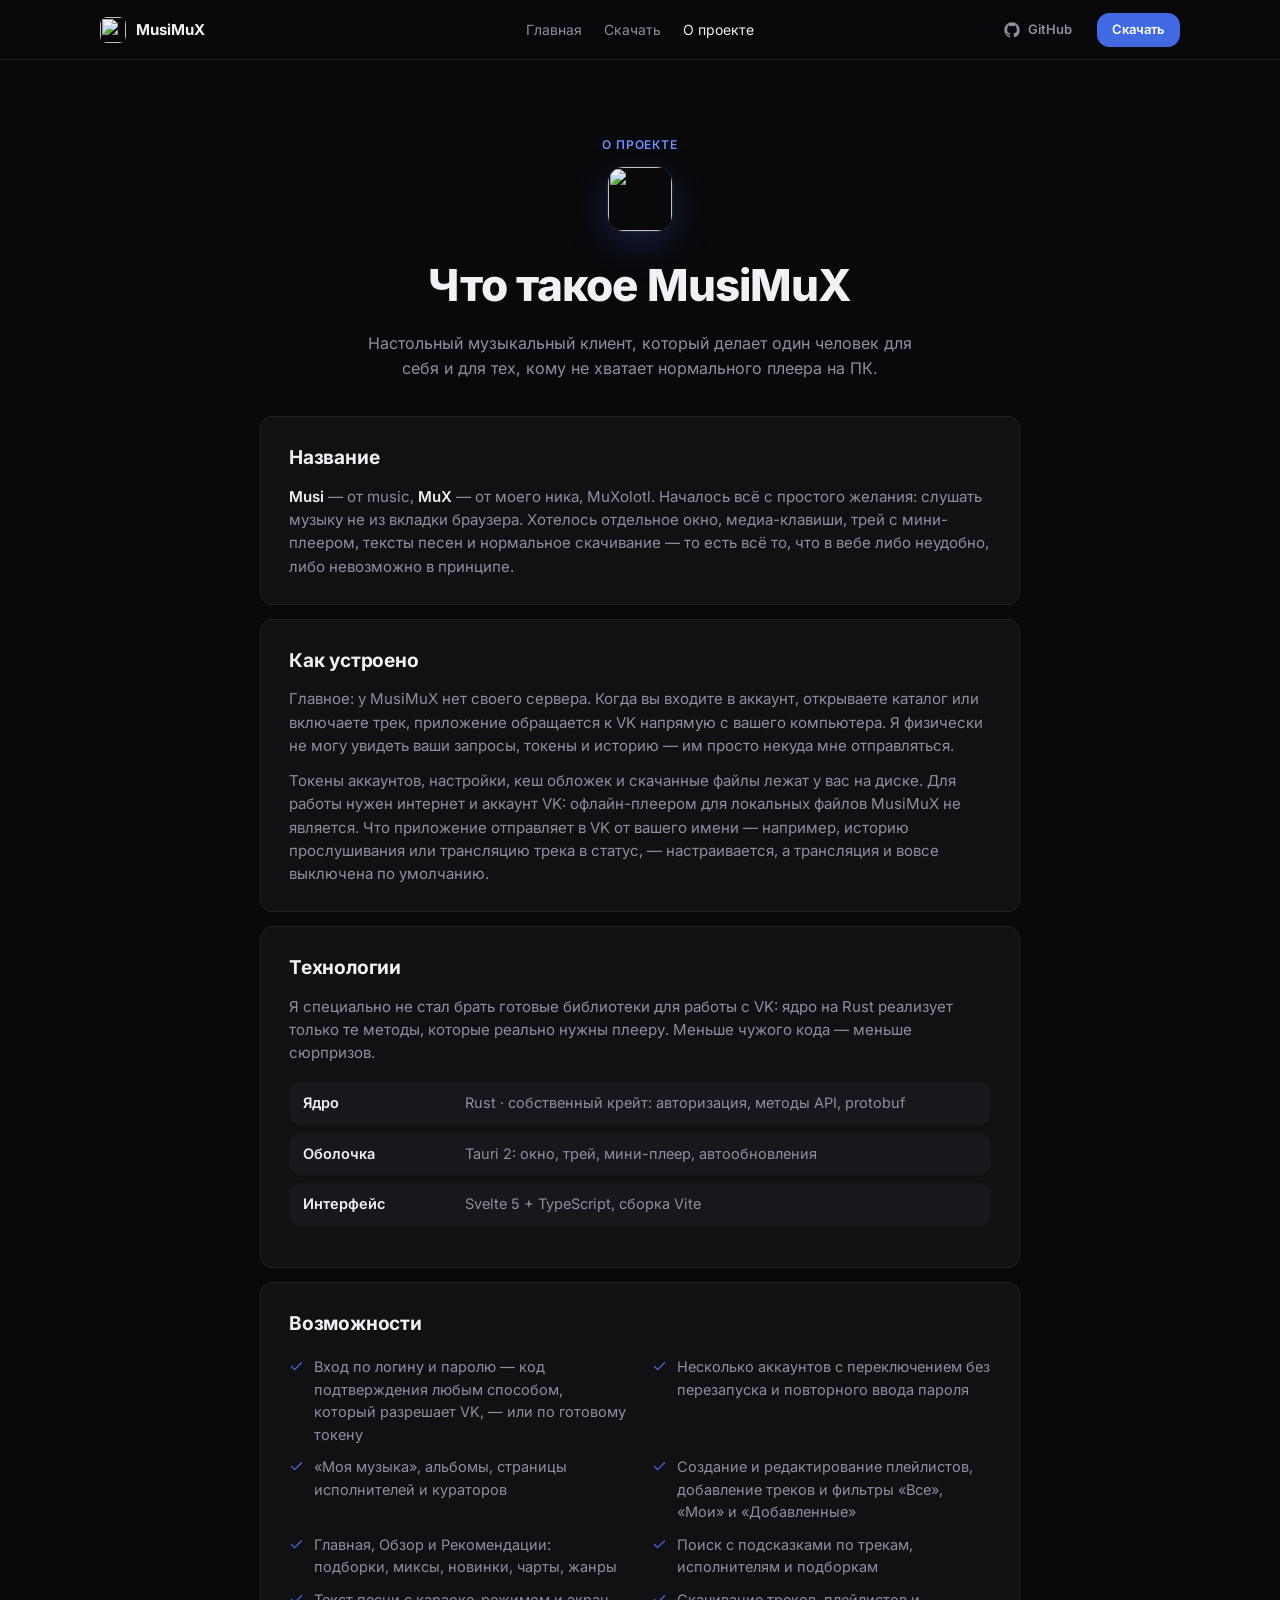
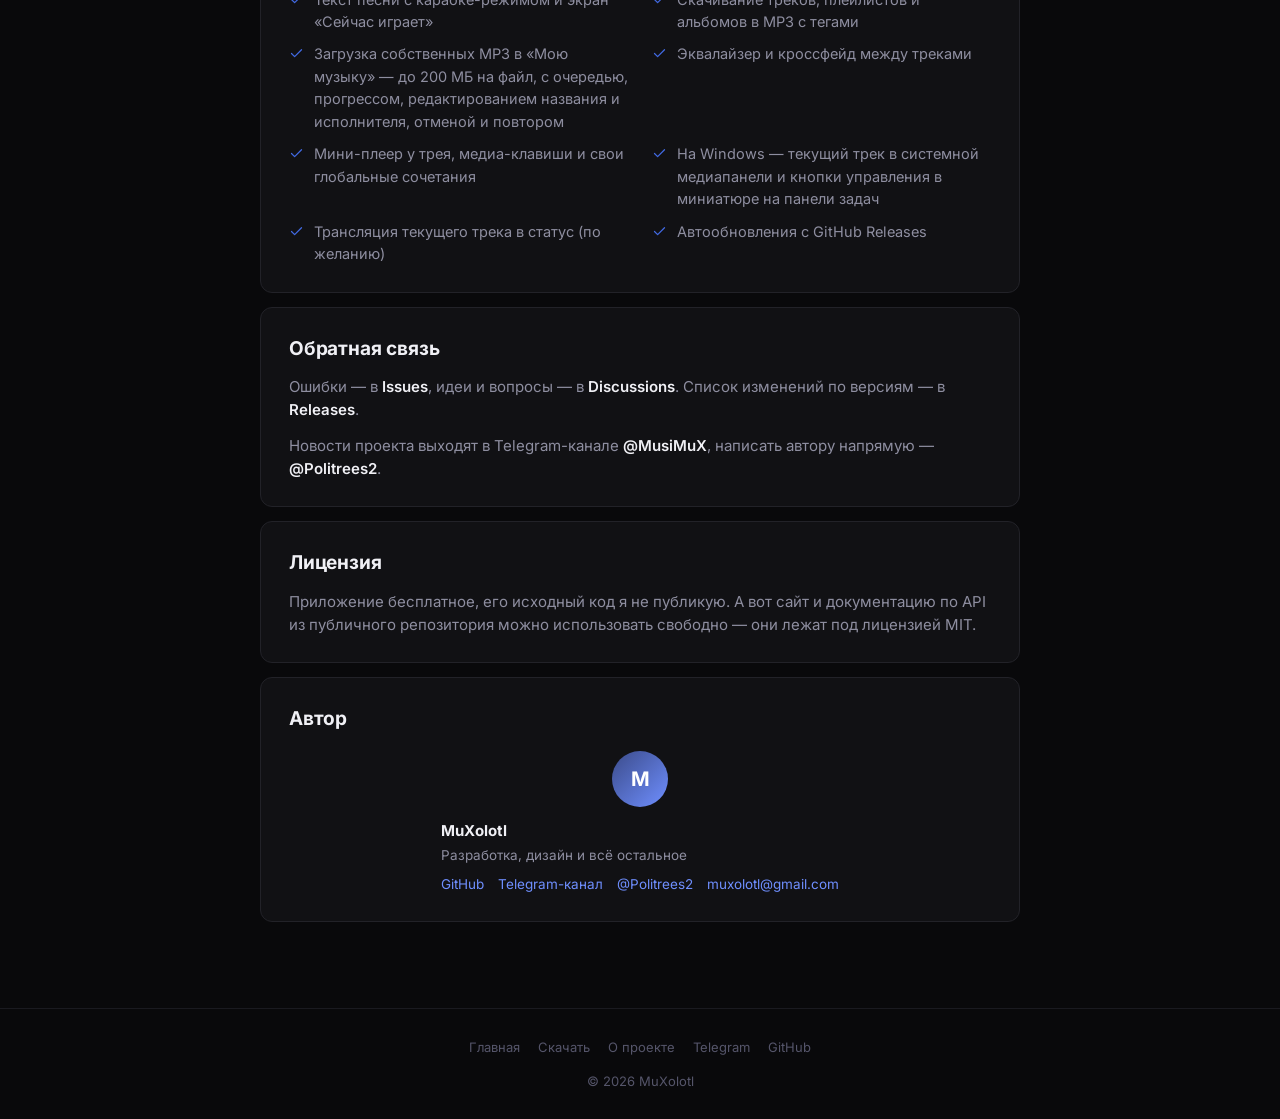
==== commit 0e88e7c6: "Обновление сайта" ====
--- a/site/about.html
+++ b/site/about.html
@@ -4,13 +4,14 @@
   <meta charset="UTF-8">
   <meta name="viewport" content="width=device-width, initial-scale=1">
   <title>О проекте — MusiMuX</title>
-  <meta name="description" content="Что такое MusiMuX, как клиент хранит данные и обращается к музыкальному сервису. Возможности приложения и обратная связь.">
+  <meta name="description" content="Что такое MusiMuX, как клиент хранит данные и обращается к VK. Возможности приложения и обратная связь.">
   <meta name="author" content="MuXolotl">
   <meta name="theme-color" content="#09090b">
   <meta property="og:type" content="website">
   <meta property="og:url" content="https://muxolotl.github.io/MusiMuX/about.html">
   <meta property="og:title" content="О проекте — MusiMuX">
-  <meta property="og:description" content="Что такое MusiMuX, как клиент хранит данные и обращается к музыкальному сервису. Возможности приложения и обратная связь.">
+  <meta property="og:description" content="Что такое MusiMuX, как клиент хранит данные и обращается к VK. Возможности приложения и обратная связь.">
+  <meta property="og:image" content="https://muxolotl.github.io/MusiMuX/images/og.jpg">
   <link rel="icon" type="image/png" href="images/icon.png">
   <link rel="apple-touch-icon" href="images/icon.png">
   <link rel="stylesheet" href="css/styles.css">
@@ -48,16 +49,16 @@
 <div class="prose" style="padding-bottom:72px">
   <section>
     <h2>Название</h2>
-    <p><b>Musi</b> — от music, <b>MuX</b> — от ника автора, MuXolotl. Проект начался как замена веб-плееру в браузере: хотелось отдельное окно, медиа-клавиши, трей, тексты песен и скачивание — всё, что в вебе либо неудобно, либо невозможно.</p>
+    <p><b>Musi</b> — от music, <b>MuX</b> — от моего ника, MuXolotl. Началось всё с простого желания: слушать музыку не из вкладки браузера. Хотелось отдельное окно, медиа-клавиши, трей с мини-плеером, тексты песен и нормальное скачивание — то есть всё то, что в вебе либо неудобно, либо невозможно в принципе.</p>
   </section>
   <section>
     <h2>Как устроено</h2>
-    <p>MusiMuX написан на Rust и Svelte поверх Tauri, поэтому это небольшое нативное окно, а не упакованный браузер с сотнями мегабайт. Клиент напрямую обращается к музыкальному сервису; у проекта нет собственного сервера, через который проходили бы эти запросы.</p>
-    <p>Токен, настройки, кеш обложек, загруженные MP3 и скачанные файлы хранятся на вашем компьютере. Для входа, каталога и воспроизведения нужно подключение к музыкальному сервису — клиент не является офлайн-плеером. Трансляцию текущего трека в статус можно включить или выключить в настройках.</p>
+    <p>Главное: у MusiMuX нет своего сервера. Когда вы входите в аккаунт, открываете каталог или включаете трек, приложение обращается к VK напрямую с вашего компьютера. Я физически не могу увидеть ваши запросы, токены и историю — им просто некуда мне отправляться.</p>
+    <p>Токены аккаунтов, настройки, кеш обложек и скачанные файлы лежат у вас на диске. Для работы нужен интернет и аккаунт VK: офлайн-плеером для локальных файлов MusiMuX не является. Что приложение отправляет в VK от вашего имени — например, историю прослушивания или трансляцию трека в статус, — настраивается, а трансляция и вовсе выключена по умолчанию.</p>
   </section>
   <section>
     <h2>Технологии</h2>
-    <p>Проект сделан как самостоятельная альтернатива веб-плееру: своё Rust-ядро реализует только нужные методы сервиса — без внешних SDK и лишних модулей.</p>
+    <p>Я специально не стал брать готовые библиотеки для работы с VK: ядро на Rust реализует только те методы, которые реально нужны плееру. Меньше чужого кода — меньше сюрпризов.</p>
     <dl class="stack-list">
       <div><dt>Ядро</dt><dd>Rust · собственный крейт: авторизация, методы API, protobuf</dd></div>
       <div><dt>Оболочка</dt><dd>Tauri 2: окно, трей, мини-плеер, автообновления</dd></div>
@@ -67,16 +68,18 @@
   <section>
     <h2>Возможности</h2>
     <ul class="check">
-      <li><svg width="15" height="15"><use href="#i-check"/></svg><span>Вход по логину и паролю с любым способом 2FA или по токену</span></li>
-      <li><svg width="15" height="15"><use href="#i-check"/></svg><span>Библиотека, альбомы, страницы исполнителей и кураторов</span></li>
+      <li><svg width="15" height="15"><use href="#i-check"/></svg><span>Вход по логину и паролю — код подтверждения любым способом, который разрешает VK, — или по готовому токену</span></li>
+      <li><svg width="15" height="15"><use href="#i-check"/></svg><span>Несколько аккаунтов с переключением без перезапуска и повторного ввода пароля</span></li>
+      <li><svg width="15" height="15"><use href="#i-check"/></svg><span>«Моя музыка», альбомы, страницы исполнителей и кураторов</span></li>
       <li><svg width="15" height="15"><use href="#i-check"/></svg><span>Создание и редактирование плейлистов, добавление треков и фильтры «Все», «Мои» и «Добавленные»</span></li>
-      <li><svg width="15" height="15"><use href="#i-check"/></svg><span>Главная и Обзор: подборки, миксы, новинки, чарты, жанры</span></li>
+      <li><svg width="15" height="15"><use href="#i-check"/></svg><span>Главная, Обзор и Рекомендации: подборки, миксы, новинки, чарты, жанры</span></li>
       <li><svg width="15" height="15"><use href="#i-check"/></svg><span>Поиск с подсказками по трекам, исполнителям и подборкам</span></li>
       <li><svg width="15" height="15"><use href="#i-check"/></svg><span>Текст песни с караоке-режимом и экран «Сейчас играет»</span></li>
       <li><svg width="15" height="15"><use href="#i-check"/></svg><span>Скачивание треков, плейлистов и альбомов в MP3 с тегами</span></li>
       <li><svg width="15" height="15"><use href="#i-check"/></svg><span>Загрузка собственных MP3 в «Мою музыку» — до 200 МБ на файл, с очередью, прогрессом, редактированием названия и исполнителя, отменой и повтором</span></li>
       <li><svg width="15" height="15"><use href="#i-check"/></svg><span>Эквалайзер и кроссфейд между треками</span></li>
-      <li><svg width="15" height="15"><use href="#i-check"/></svg><span>Мини-плеер у трея, медиа-клавиши и глобальные сочетания</span></li>
+      <li><svg width="15" height="15"><use href="#i-check"/></svg><span>Мини-плеер у трея, медиа-клавиши и свои глобальные сочетания</span></li>
+      <li><svg width="15" height="15"><use href="#i-check"/></svg><span>На Windows — текущий трек в системной медиапанели и кнопки управления в миниатюре на панели задач</span></li>
       <li><svg width="15" height="15"><use href="#i-check"/></svg><span>Трансляция текущего трека в статус (по желанию)</span></li>
       <li><svg width="15" height="15"><use href="#i-check"/></svg><span>Автообновления с GitHub Releases</span></li>
     </ul>
@@ -88,12 +91,12 @@
   </section>
   <section>
     <h2>Лицензия</h2>
-    <p>Приложение бесплатное. Его исходный код не публикуется; материалы публичного репозитория — сайт и документация по API — распространяются по лицензии MIT.</p>
+    <p>Приложение бесплатное, его исходный код я не публикую. А вот сайт и документацию по API из публичного репозитория можно использовать свободно — они лежат под лицензией MIT.</p>
   </section>
   <section>
     <h2>Автор</h2>
     <div class="author">
-      <span class="m-avatar">M</span>
+      <span class="author-avatar">M</span>
       <div>
         <b>MuXolotl</b>
         <span>Разработка, дизайн и всё остальное</span>
--- a/site/css/styles.css
+++ b/site/css/styles.css
@@ -1,5 +1,41 @@
-/* Сайт MusiMuX. Токены повторяют палитру приложения (src/app.css),
+/* Сайт MusiMuX. Токены повторяют палитру приложения (src/styles/app.css),
    чтобы макет окна и сам сайт выглядели как одно целое. */
+
+/* Inter Variable лежит рядом, в fonts/: сайт не обращается за шрифтом
+   к чужим серверам. Подмножества грузятся по unicode-range — русскому
+   тексту нужны cyrillic и latin, остальные подтянутся только при нужде */
+@font-face {
+  font-family: 'Inter Variable';
+  font-style: normal;
+  font-display: swap;
+  font-weight: 100 900;
+  src: url(../fonts/inter-cyrillic-wght-normal.woff2) format('woff2-variations');
+  unicode-range: U+0301, U+0400-045F, U+0490-0491, U+04B0-04B1, U+2116;
+}
+@font-face {
+  font-family: 'Inter Variable';
+  font-style: normal;
+  font-display: swap;
+  font-weight: 100 900;
+  src: url(../fonts/inter-cyrillic-ext-wght-normal.woff2) format('woff2-variations');
+  unicode-range: U+0460-052F, U+1C80-1C8A, U+20B4, U+2DE0-2DFF, U+A640-A69F, U+FE2E-FE2F;
+}
+@font-face {
+  font-family: 'Inter Variable';
+  font-style: normal;
+  font-display: swap;
+  font-weight: 100 900;
+  src: url(../fonts/inter-latin-wght-normal.woff2) format('woff2-variations');
+  unicode-range: U+0000-00FF, U+0131, U+0152-0153, U+02BB-02BC, U+02C6, U+02DA, U+02DC, U+0304, U+0308, U+0329, U+2000-206F, U+20AC, U+2122, U+2191, U+2193, U+2212, U+2215, U+FEFF, U+FFFD;
+}
+@font-face {
+  font-family: 'Inter Variable';
+  font-style: normal;
+  font-display: swap;
+  font-weight: 100 900;
+  src: url(../fonts/inter-latin-ext-wght-normal.woff2) format('woff2-variations');
+  unicode-range: U+0100-02BA, U+02BD-02C5, U+02C7-02CC, U+02CE-02D7, U+02DD-02FF, U+0304, U+0308, U+0329, U+1D00-1DBF, U+1E00-1E9F, U+1EF2-1EFF, U+2020, U+20A0-20AB, U+20AD-20C0, U+2113, U+2C60-2C7F, U+A720-A7FF;
+}
 
 :root {
   color-scheme: dark;
@@ -19,8 +55,8 @@
   --accent-glow:    rgba(65, 105, 225, 0.18);
   --warn:           #f59e0b;
   --success:        #22c55e;
-  --radius:         10px;
-  --radius-sm:      7px;
+  --radius:         12px;
+  --radius-sm:      8px;
   --radius-xs:      4px;
   --ease:           cubic-bezier(0.16, 1, 0.3, 1);
   --font: 'Inter Variable', 'Inter', system-ui, -apple-system, 'Segoe UI', Roboto,
@@ -154,7 +190,7 @@
 @keyframes scroll-dot { 0%, 100% { transform: translateY(0); opacity: 1; } 50% { transform: translateY(6px); opacity: 0.5; } }
 .version-pill i { width: 6px; height: 6px; border-radius: 50%; background: var(--success); }
 
-/* ---------- Макеты экранов приложения ---------- */
+/* ---------- Скриншоты приложения ---------- */
 .shot { padding: 24px 0 64px; }
 .shot-head { text-align: center; margin: 0 auto 24px; }
 .shot-head h2 { font-size: clamp(26px, 3.4vw, 34px); margin-bottom: 8px; }
@@ -173,275 +209,30 @@
 .shot-caption [hidden] { display: none; }
 .shot-frame {
   position: relative; width: 100%;
-  border-radius: 14px; overflow: hidden;
+  border-radius: var(--radius); overflow: hidden;
   border: 1px solid var(--border);
+  background: var(--bg-surface);
   box-shadow: 0 30px 80px rgba(0, 0, 0, 0.55), 0 0 0 6px rgba(255, 255, 255, 0.02);
 }
-/* Макет свёрстан в пикселях под ширину 1080 и масштабируется под контейнер */
-.mock {
-  --w: 1080px; --h: 660px;
-  width: var(--w); height: var(--h);
-  transform-origin: 0 0;
-  transform: translateX(var(--mock-x, 0px)) scale(var(--mock-scale, 1));
-  position: relative; display: grid; grid-template-rows: 40px 1fr 90px;
-  background: var(--bg); color: var(--text); font-size: 13px;
-  user-select: none;
-}
-.shot-frame { height: calc(660px * var(--mock-scale, 1)); }
-
-.m-title {
-  display: grid; grid-template-columns: 1fr auto 1fr; align-items: center;
-  padding: 0 0 0 14px; background: var(--bg-elevated); border-bottom: 1px solid var(--border);
-}
-.m-brand { display: flex; align-items: center; gap: 8px; font-size: 13px; font-weight: 700; letter-spacing: 0.3px; }
-.m-logo { width: 20px; height: 20px; border-radius: 6px; display: block; flex-shrink: 0; }
-.m-grad {
-  background: linear-gradient(135deg, var(--accent), var(--accent-2));
-  -webkit-background-clip: text; background-clip: text; color: transparent;
-}
-.m-title-center { display: flex; align-items: center; gap: 6px; font-size: 12px; color: var(--text-muted); }
-.m-title-center b { color: var(--text); font-size: 13px; font-weight: 600; }
-.m-title-right { display: flex; justify-content: flex-end; align-items: center; height: 100%; }
-.m-title-right .ic { width: 32px; height: 100%; display: grid; place-items: center; color: var(--text-muted); }
-.m-win { display: flex; height: 100%; }
-.m-win span { width: 46px; height: 100%; display: grid; place-items: center; color: var(--text-secondary); }
-.m-win span:last-child { color: var(--text); }
-
-.m-body { display: flex; min-height: 0; }
-.m-main[hidden], .m-fullplayer[hidden] { display: none; }
-.m-side {
-  width: 220px; flex-shrink: 0; padding: 16px 0;
-  background: var(--bg-elevated); border-right: 1px solid var(--border);
-  display: flex; flex-direction: column;
-}
-.m-side-top { display: flex; align-items: center; gap: 12px; padding: 2px 10px 20px; color: var(--text-secondary); }
-.m-side-top .ic { width: 36px; height: 36px; display: grid; place-items: center; }
-.m-side-top b { font-size: 20px; font-weight: 800; letter-spacing: 0.3px; }
-.m-nav { display: flex; flex-direction: column; gap: 2px; padding: 0 10px; }
-.m-nav div {
-  position: relative; display: flex; align-items: center; gap: 14px;
-  padding: 10px 12px; border-radius: var(--radius-sm);
-  color: var(--text-secondary); font-size: 14px; font-weight: 500;
-}
-.m-nav div.active { background: rgba(65, 105, 225, 0.12); color: var(--text); font-weight: 600; }
-.m-nav div.active svg { color: var(--accent); }
-.m-nav div.active::before {
-  content: ""; position: absolute; left: 0; top: 22%; bottom: 22%;
-  width: 3px; border-radius: 2px; background: var(--accent);
-}
-.m-side-bottom {
-  margin-top: auto; display: flex; align-items: center; gap: 10px;
-  padding: 12px 12px 0; border-top: 1px solid var(--border); color: var(--text-secondary);
-}
-.m-avatar {
+/* Скриншоты сняты в 1920 px и ужаты в WebP на ширину 1600: кадр просто
+   показывает картинку во всю ширину контейнера */
+.shot-frame img { display: block; width: 100%; height: auto; }
+.shot-frame img[hidden] { display: none; }
+.author-avatar {
   width: 32px; height: 32px; border-radius: 50%;
   background: linear-gradient(135deg, #3b4b8a, #6f8fff); flex-shrink: 0;
 }
-.m-side-bottom .name { flex: 1; font-size: 13px; color: var(--text); font-weight: 500; }
-
-.m-main { flex: 1; min-width: 0; display: flex; flex-direction: column; }
-.m-search { display: flex; justify-content: center; padding: 16px 28px 8px; }
-.m-search-bar { width: 100%; max-width: 760px; display: flex; align-items: center; gap: 12px; }
-.m-search-input {
-  flex: 1; min-width: 0; height: 40px;
-  display: flex; align-items: center; gap: 10px; padding: 0 12px;
-  border: 1px solid var(--border); border-radius: var(--radius);
-  background: var(--bg-surface); color: var(--text-muted); font-size: 14px;
-}
-.m-upload {
-  flex-shrink: 0; height: 40px;
-  display: inline-flex; align-items: center; gap: 8px; padding: 0 14px;
-  border: 1px solid var(--border); border-radius: 999px;
-  background: var(--bg-surface); color: var(--text); font-size: 13px; font-weight: 600;
-}
-.m-list { padding: 6px 16px 0; display: flex; flex-direction: column; gap: 2px; overflow: hidden; }
-.m-row {
-  height: 56px; display: grid; grid-template-columns: 44px 1fr auto 28px 28px 30px;
-  align-items: center; gap: 14px; padding: 0 12px; border-radius: var(--radius-sm);
-}
-.m-row.current { background: color-mix(in srgb, var(--accent) 14%, transparent); }
-.m-row.hover { background: var(--bg-hover); }
-.m-cover { width: 44px; height: 44px; border-radius: 6px; position: relative; overflow: hidden; flex-shrink: 0; }
-.m-cover.c1 { background: url("../images/preview-cover.svg") center / cover; }
-.m-cover.c2 { background: linear-gradient(135deg, #0f3d3e, #2bd4a8); }
-.m-cover.c3 { background: linear-gradient(135deg, #4b1d3f, #ff6b9d); }
-.m-cover.c4 { background: linear-gradient(135deg, #3a2a0f, #ffb347); }
-.m-cover.c5 { background: linear-gradient(135deg, #1b2a44, #4a9eff); }
-.m-cover.c6 { background: linear-gradient(135deg, #2f2f2f, #9a9a9a); }
-.m-cover.c7 { background: linear-gradient(135deg, #1e3a1e, #7bd36a); }
-.m-eq { display: flex; align-items: flex-end; justify-content: center; gap: 3px; padding-bottom: 10px; background: color-mix(in srgb, var(--accent) 18%, var(--bg-surface)); }
-.m-eq i { width: 3px; border-radius: 2px; background: var(--accent); animation: m-eq 1s ease-in-out infinite alternate; }
-.m-eq i:nth-child(1) { height: 10px; animation-delay: -0.2s; }
-.m-eq i:nth-child(2) { height: 18px; animation-delay: -0.6s; }
-.m-eq i:nth-child(3) { height: 13px; animation-delay: -0.4s; }
-.m-eq i:nth-child(4) { height: 20px; animation-delay: -0.8s; }
-@keyframes m-eq { to { transform: scaleY(0.45); } }
-.m-meta { min-width: 0; display: flex; flex-direction: column; gap: 3px; }
-.m-meta b { font-size: 14px; font-weight: 600; white-space: nowrap; overflow: hidden; text-overflow: ellipsis; display: flex; align-items: center; gap: 10px; }
-.m-meta b svg { flex-shrink: 0; opacity: 0.65; color: var(--text); }
-.m-row.current .m-meta b { color: var(--accent); }
-.m-row.current .m-meta span { color: color-mix(in srgb, var(--accent) 70%, var(--text-secondary)); }
-.m-meta span { font-size: 13px; color: var(--text-secondary); }
-.m-dur { font-size: 12.5px; color: var(--text-secondary); font-variant-numeric: tabular-nums; }
-.m-row .ic { width: 28px; height: 28px; display: grid; place-items: center; color: var(--text-secondary); }
-.m-row .ic.on { color: var(--accent); }
-/* Меню «…» и копирование названия видны только у строки под курсором */
-.m-row:not(.hover) .ic.dim { visibility: hidden; }
-
-.m-player {
-  display: grid; grid-template-columns: minmax(180px, 1fr) minmax(0, 2.5fr) minmax(120px, 1fr);
-  align-items: center; gap: 16px; padding: 10px 16px;
-  background: var(--bg-elevated); border-top: 1px solid var(--border);
-}
-.m-now { display: flex; align-items: center; gap: 14px; min-width: 0; }
-.m-now .m-cover { width: 52px; height: 52px; border-radius: 8px; }
-.m-now .m-meta { flex: 1; gap: 2px; }
-.m-now .m-meta b { font-size: 14px; gap: 6px; }
-.m-now .m-meta span { font-size: 13px; }
-.m-now .ic { width: 36px; height: 36px; display: grid; place-items: center; color: var(--text-secondary); margin-left: -8px; }
-.m-center { display: flex; flex-direction: column; align-items: center; gap: 6px; min-width: 0; }
-.m-ctrls { display: flex; align-items: center; gap: 14px; color: var(--text); }
-.m-ctrls .tog { width: 40px; height: 40px; display: grid; place-items: center; color: var(--text-secondary); }
-.m-ctrls .tog.plain { color: var(--text); }
-.m-ctrls .tog.on { color: var(--accent); }
-.m-play {
-  width: 48px; height: 48px; border-radius: 50%; display: grid; place-items: center;
-  background: var(--accent); color: #fff;
-}
-.m-seek { width: 100%; max-width: 900px; display: flex; align-items: center; gap: 10px; font-size: 11px; color: var(--text-muted); font-variant-numeric: tabular-nums; }
-.m-bar { flex: 1; height: 4px; border-radius: 2px; background: var(--border); position: relative; }
-.m-bar i { position: absolute; inset: 0 auto 0 0; width: 38%; border-radius: 2px; background: linear-gradient(90deg, var(--accent), var(--accent-2)); }
-.m-bar i::after {
-  content: ""; position: absolute; right: -5px; top: 50%; width: 10px; height: 10px;
-  border-radius: 50%; background: #fff; transform: translateY(-50%);
-}
-.m-right { display: flex; align-items: center; justify-content: flex-end; gap: 6px; color: var(--text-secondary); }
-.m-right .ic { width: 36px; height: 36px; display: grid; place-items: center; }
-.m-right .ic.on { color: var(--accent); }
-.m-vol { display: flex; align-items: center; gap: 8px; margin-left: 8px; }
-.m-vol .m-bar { width: 80px; }
-.m-vol .m-bar i { width: 60%; }
-.m-vol .m-bar i::after { width: 8px; height: 8px; right: -4px; }
-
-.m-explore { overflow: hidden; }
-.m-catalog-banners { position: relative; flex: 0 0 250px; overflow: hidden; border-radius: var(--radius); }
-.m-catalog-banner {
-  position: absolute; top: 0; width: 500px; height: 250px;
-  border-radius: var(--radius); overflow: hidden; background: var(--bg-surface);
-}
-.m-catalog-banner.center {
-  left: 50%; transform: translateX(-50%); z-index: 1;
-  background: url("../images/preview-cover.svg") center / cover;
-}
-.m-catalog-banner.center > span {
-  position: absolute; inset: auto 0 0; display: flex; flex-direction: column; gap: 3px;
-  padding: 40px 24px 18px; color: #fff;
-  background: linear-gradient(180deg, transparent, rgba(9, 9, 11, 0.9));
-}
-.m-catalog-banner.center b { font-size: 20px; font-weight: 800; }
-.m-catalog-banner.center small { font-size: 12px; }
-.m-catalog-banner.side { top: 27px; width: 390px; height: 195px; filter: brightness(0.55); }
-.m-catalog-banner.left { left: -180px; background: linear-gradient(135deg, #28355b, #8063b1); }
-.m-catalog-banner.right { right: -180px; background: linear-gradient(135deg, #254853, #479cc2); }
-.m-catalog-heading { display: flex; align-items: center; gap: 8px; padding: 6px 28px 14px; }
-.m-catalog-heading b { font-size: 22px; }
-.m-catalog-heading svg { color: var(--text-secondary); }
-.m-catalog-tracks { display: flex; gap: 14px; padding: 0 28px; }
-.m-catalog-column { flex: 0 0 320px; display: flex; flex-direction: column; gap: 4px; }
-.m-catalog-track {
-  display: flex; align-items: center; gap: 12px; height: 52px;
-  padding: 0 12px; border-radius: var(--radius-sm);
-}
-.m-catalog-track .m-cover { width: 40px; height: 40px; }
-.m-catalog-track .m-meta { flex: 1; }
-.m-catalog-track .m-meta b { font-size: 13px; }
-.m-catalog-track .m-meta span { font-size: 12px; }
-.m-catalog-track small { color: var(--text-secondary); font-size: 12px; font-variant-numeric: tabular-nums; }
-.m-catalog-divider { height: 1px; margin: 12px 28px 20px; background: var(--border-subtle); }
-
-.m-fullplayer {
-  position: absolute; inset: 0; z-index: 1; display: flex; flex-direction: column;
-  overflow: hidden; background: var(--bg);
-}
-.m-full-bg {
-  position: absolute; inset: -12%;
-  background: url("../images/preview-cover.svg") center / cover;
-  filter: blur(28px) saturate(120%) brightness(0.55); transform: scale(1.06);
-}
-.m-fullplayer::after { content: ""; position: absolute; inset: 0; background: rgba(9, 9, 11, 0.34); pointer-events: none; }
-.m-full-top {
-  position: relative; z-index: 1; display: grid; grid-template-columns: 1fr auto 1fr;
-  align-items: center; gap: 8px; height: 44px; padding-left: 10px; flex-shrink: 0;
-}
-.m-full-collapse {
-  display: flex; align-items: center; justify-self: start; gap: 6px;
-  padding: 6px 14px 6px 10px; border: 1px solid rgba(255, 255, 255, 0.16);
-  border-radius: 999px; background: rgba(255, 255, 255, 0.1); font-weight: 600;
-}
-.m-full-top b { font-size: 12px; letter-spacing: 0.1em; text-transform: uppercase; color: var(--text-secondary); }
-.m-full-windows { display: flex; align-items: center; justify-self: end; height: 100%; }
-.m-full-windows svg { box-sizing: content-box; padding: 0 15px; }
-.m-full-body {
-  position: relative; z-index: 1; flex: 1; display: flex; align-items: center;
-  justify-content: center; gap: 100px; min-height: 0; padding: 8px 48px 40px;
-}
-.m-full-stage { display: flex; flex: 0 0 304px; flex-direction: column; align-items: center; gap: 17px; }
-.m-full-art {
-  position: relative; width: 304px; height: 304px; overflow: hidden;
-  border: 1px solid #3f3f47; border-radius: 20px;
-  box-shadow: 0 32px 80px rgba(0, 0, 0, 0.62), 0 8px 24px rgba(0, 0, 0, 0.45);
-}
-.m-full-art > img { display: block; width: 100%; height: 100%; object-fit: cover; }
-.m-full-download, .m-full-library {
-  position: absolute; top: 12px; display: grid; place-items: center;
-  width: 30px; height: 30px; border-radius: 50%; background: rgba(0, 0, 0, 0.5); color: #fff;
-}
-.m-full-download { left: 12px; }
-.m-full-library { right: 12px; }
-.m-full-art-controls {
-  position: absolute; inset: auto 0 0; display: flex; align-items: center; justify-content: center;
-  gap: 12px; padding: 40px 12px 18px;
-  background: linear-gradient(180deg, transparent, rgba(0, 0, 0, 0.78)); color: #fff;
-}
-.m-full-art-controls > span {
-  display: grid; place-items: center; width: 56px; height: 56px;
-  border-radius: 50%; background: var(--accent);
-}
-.m-full-art-controls > svg:first-child { color: var(--accent-2); }
-.m-full-meta { display: flex; flex-direction: column; align-items: center; gap: 4px; }
-.m-full-meta b { font-size: 25px; font-weight: 800; }
-.m-full-meta span { font-size: 16px; color: var(--text-secondary); }
-.m-full-seek { display: flex; align-items: center; gap: 12px; width: 100%; color: var(--text-secondary); font-variant-numeric: tabular-nums; }
-.m-full-seek .m-bar { background: rgba(255, 255, 255, 0.2); height: 5px; }
-.m-full-under { display: flex; align-items: center; gap: 8px; width: 100%; }
-.m-full-under > span:not(.m-full-volume) {
-  display: flex; align-items: center; gap: 8px; padding: 9px 14px;
-  border: 1px solid rgba(255, 255, 255, 0.14); border-radius: 999px;
-  background: rgba(255, 255, 255, 0.06); font-weight: 600;
-}
-.m-full-under > span.on { background: var(--accent); border-color: transparent; }
-.m-full-volume { display: flex; align-items: center; gap: 8px; margin-left: auto; color: var(--text-secondary); }
-.m-full-volume .m-bar { flex: 0 0 70px; }
-.m-full-volume .m-bar i { width: 60%; }
-.m-full-lyrics {
-  flex: 1; display: flex; flex-direction: column; justify-content: center; gap: 18px;
-  min-width: 0; height: 100%; overflow: hidden;
-  mask-image: linear-gradient(180deg, transparent, #000 12%, #000 88%, transparent);
-}
-.m-full-lyrics p { font-size: 21px; font-weight: 650; line-height: 1.5; text-align: center; color: color-mix(in srgb, var(--text) 32%, transparent); }
-.m-full-lyrics p.active { color: var(--text); transform: scale(1.045); text-shadow: 0 2px 20px rgba(0, 0, 0, 0.5); }
 
 /* ---------- Карточки возможностей ---------- */
 .features { display: grid; grid-template-columns: repeat(3, 1fr); gap: 14px; }
 .feature {
-  padding: 22px; border: 1px solid var(--border); border-radius: 14px;
+  padding: 22px; border: 1px solid var(--border); border-radius: var(--radius);
   background: var(--bg-surface);
   transition: border-color 150ms ease, background 150ms ease;
 }
 .feature:hover { border-color: #2c2c34; background: var(--bg-elevated); }
-.feature { text-align: center; }
 .feature .ic {
-  width: 40px; height: 40px; border-radius: 10px; margin: 0 auto 16px;
+  width: 40px; height: 40px; border-radius: var(--radius-sm); margin-bottom: 16px;
   display: grid; place-items: center;
   background: var(--accent-glow); color: var(--accent-2);
 }
@@ -451,8 +242,8 @@
 /* ---------- Принципы (две колонки) ---------- */
 .points { display: grid; grid-template-columns: repeat(2, 1fr); gap: 14px; }
 .point {
-  display: flex; flex-direction: column; align-items: center; text-align: center; gap: 12px;
-  padding: 22px; border: 1px solid var(--border); border-radius: 14px; background: var(--bg-surface);
+  display: flex; flex-direction: column; align-items: flex-start; gap: 12px;
+  padding: 22px; border: 1px solid var(--border); border-radius: var(--radius); background: var(--bg-surface);
 }
 .point .dot { width: 8px; height: 8px; border-radius: 50%; background: var(--accent); box-shadow: 0 0 0 5px var(--accent-glow); }
 .point h3 { font-size: 15px; font-weight: 600; margin-bottom: 4px; }
@@ -463,7 +254,7 @@
 .stack-card {
   flex: 1; max-width: 300px; display: flex; flex-direction: column; align-items: center; gap: 6px;
   padding: 22px 18px; text-align: center;
-  border: 1px solid var(--border); border-radius: 14px; background: var(--bg-surface);
+  border: 1px solid var(--border); border-radius: var(--radius); background: var(--bg-surface);
 }
 .stack-card code {
   font-family: var(--mono); font-size: 13px; color: var(--accent-2);
@@ -472,17 +263,23 @@
 .stack-card b { font-size: 15px; font-weight: 600; }
 .stack-card span { font-size: 13px; color: var(--text-secondary); }
 .stack-arrow { display: grid; place-items: center; color: var(--text-muted); flex-shrink: 0; }
-.chips { display: flex; justify-content: center; flex-wrap: wrap; gap: 8px; margin-top: 22px; }
-.chips span {
-  font-size: 12.5px; font-weight: 500; color: var(--text-secondary);
-  border: 1px solid var(--border); border-radius: 999px; padding: 5px 12px; background: var(--bg-elevated);
-}
+
+/* ---------- Частые вопросы ---------- */
+.faq { max-width: 760px; margin: 0 auto; }
+.faq details {
+  padding: 16px 20px; border: 1px solid var(--border); border-radius: var(--radius);
+  background: var(--bg-surface);
+}
+.faq details + details { margin-top: 10px; }
+.faq summary { cursor: pointer; font-size: 15px; font-weight: 600; }
+.faq summary:hover { color: var(--accent-2); }
+.faq details p { margin-top: 8px; font-size: 14.5px; color: var(--text-secondary); }
 
 /* ---------- Обратная связь ---------- */
 .links { display: grid; grid-template-columns: repeat(2, 1fr); gap: 14px; }
 .link-card {
-  display: flex; flex-direction: column; align-items: center; text-align: center; gap: 8px; padding: 22px;
-  border: 1px solid var(--border); border-radius: 14px; background: var(--bg-surface);
+  display: flex; flex-direction: column; align-items: flex-start; gap: 8px; padding: 22px;
+  border: 1px solid var(--border); border-radius: var(--radius); background: var(--bg-surface);
   transition: border-color 150ms ease, background 150ms ease;
 }
 .link-card:hover { border-color: var(--accent); background: var(--bg-elevated); }
@@ -509,7 +306,7 @@
 .os-tab:hover { background: var(--bg-hover); color: var(--text); }
 .os-tab.active { background: rgba(65, 105, 225, 0.14); border-color: rgba(65, 105, 225, 0.45); color: var(--text); }
 
-.panel { padding: 18px; border: 1px solid var(--border); border-radius: 14px; background: var(--bg-surface); }
+.panel { padding: 18px; border: 1px solid var(--border); border-radius: var(--radius); background: var(--bg-surface); }
 .panel[hidden] { display: none; }
 .dl-grid { display: grid; grid-template-columns: 1fr 1fr; gap: 10px; }
 .dl-grid + .dl-grid { margin-top: 10px; }
@@ -521,7 +318,7 @@
 }
 .dl:hover { border-color: var(--accent); background: var(--bg-hover); }
 .dl .ic {
-  width: 38px; height: 38px; border-radius: 9px; display: grid; place-items: center;
+  width: 38px; height: 38px; border-radius: var(--radius-sm); display: grid; place-items: center;
   background: var(--accent-glow); color: var(--accent-2); flex-shrink: 0;
 }
 .dl b { display: block; font-size: 14px; font-weight: 600; }
@@ -538,6 +335,18 @@
 .panel-foot a { color: var(--text-secondary); }
 .panel-foot a:hover { color: var(--text); }
 
+/* Команды установки внутри карточки системы: блок копируется целиком,
+   версия в именах файлов — спаны data-version, их проставляет релизный CI */
+.install { margin-top: 16px; }
+.install > * + * { margin-top: 8px; }
+.install p { font-size: 13.5px; color: var(--text-secondary); }
+.install pre {
+  padding: 10px 14px; border: 1px solid var(--border); border-radius: var(--radius-sm);
+  background: var(--bg-elevated); overflow-x: auto;
+}
+.install code { font-family: var(--mono); font-size: 12.5px; color: var(--text); }
+.install p code { background: var(--bg-elevated); border: 1px solid var(--border); border-radius: 4px; padding: 1px 5px; }
+
 .notice {
   display: flex; gap: 12px; margin-top: 18px; padding: 14px 16px;
   border: 1px solid rgba(245, 158, 11, 0.3); border-radius: var(--radius);
@@ -547,7 +356,7 @@
 .notice b { color: var(--text); font-weight: 600; }
 
 .steps { display: grid; grid-template-columns: repeat(3, 1fr); gap: 14px; margin-top: 48px; }
-.step { padding: 20px 18px; text-align: center; border: 1px solid var(--border); border-radius: 14px; background: var(--bg-surface); }
+.step { padding: 20px 18px; border: 1px solid var(--border); border-radius: var(--radius); background: var(--bg-surface); }
 .step .n { font-size: 12px; font-weight: 700; color: var(--accent-2); margin-bottom: 8px; }
 .step h3 { font-size: 15px; font-weight: 600; margin-bottom: 4px; }
 .step p { font-size: 13.5px; color: var(--text-secondary); }
@@ -555,8 +364,8 @@
 /* ---------- Страница «О проекте» ---------- */
 .prose { width: min(760px, 100% - 40px); margin: 0 auto; }
 .prose section {
-  padding: 26px 28px; margin-bottom: 14px; text-align: center;
-  border: 1px solid var(--border); border-radius: 14px; background: var(--bg-surface);
+  padding: 26px 28px; margin-bottom: 14px;
+  border: 1px solid var(--border); border-radius: var(--radius); background: var(--bg-surface);
 }
 .prose h2 { font-size: 19px; font-weight: 700; margin-bottom: 12px; }
 .prose p { color: var(--text-secondary); font-size: 15px; }
@@ -571,7 +380,7 @@
 .stack-list dd { color: var(--text-secondary); }
 .check li svg { color: var(--accent); margin-top: 3px; }
 .author { display: flex; flex-direction: column; align-items: center; gap: 12px; padding-top: 6px; }
-.author .m-avatar { width: 56px; height: 56px; display: grid; place-items: center; font-weight: 700; font-size: 20px; color: #fff; }
+.author .author-avatar { width: 56px; height: 56px; display: grid; place-items: center; font-weight: 700; font-size: 20px; color: #fff; }
 .author b { display: block; font-size: 15px; }
 .author span { font-size: 13.5px; color: var(--text-secondary); }
 .author .row { display: flex; justify-content: center; flex-wrap: wrap; gap: 8px 14px; margin-top: 8px; font-size: 13.5px; }
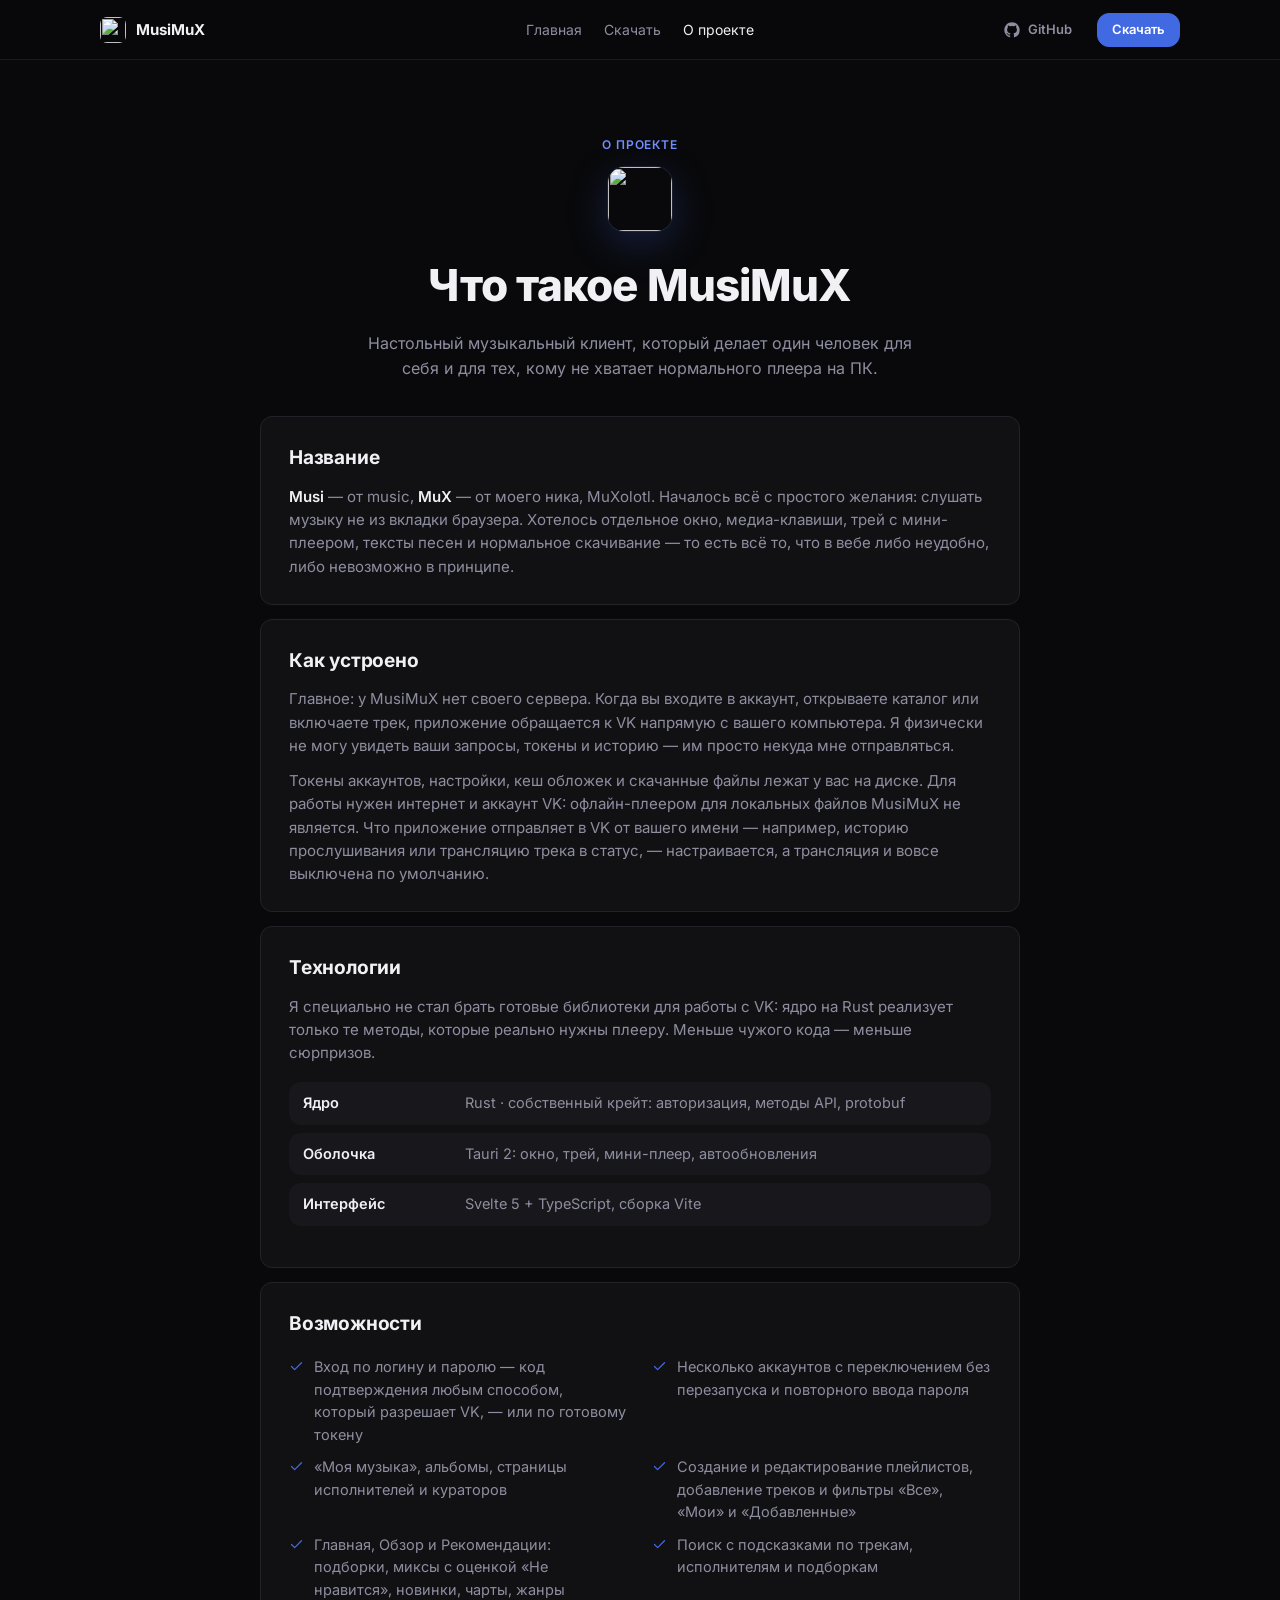
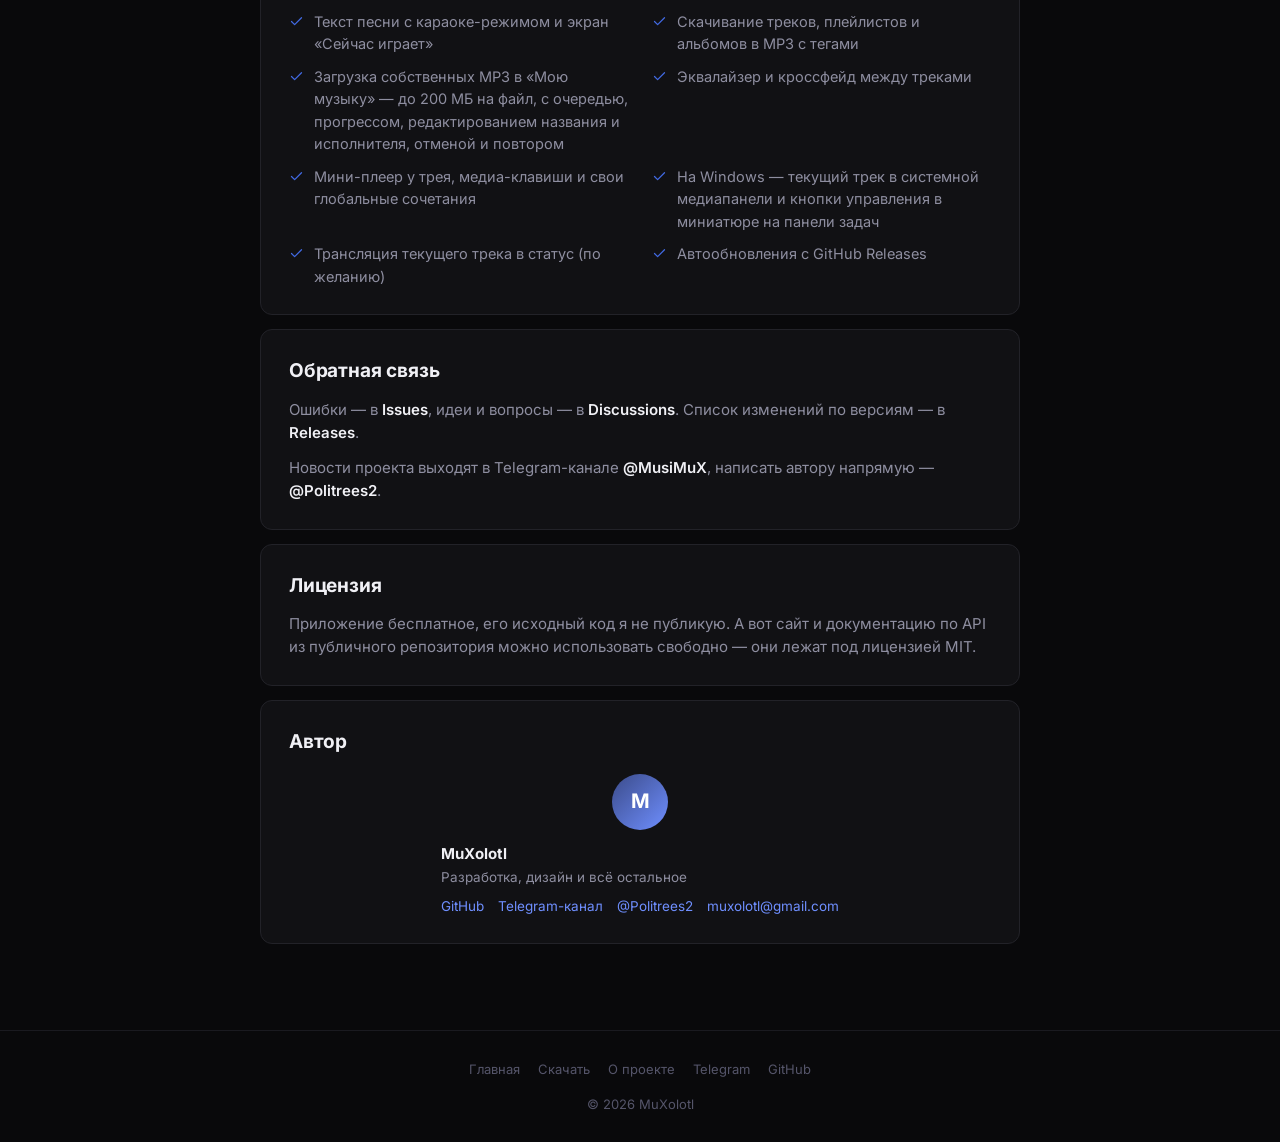
==== commit a24aff05: "Обновление сайта" ====
--- a/site/about.html
+++ b/site/about.html
@@ -72,7 +72,7 @@
       <li><svg width="15" height="15"><use href="#i-check"/></svg><span>Несколько аккаунтов с переключением без перезапуска и повторного ввода пароля</span></li>
       <li><svg width="15" height="15"><use href="#i-check"/></svg><span>«Моя музыка», альбомы, страницы исполнителей и кураторов</span></li>
       <li><svg width="15" height="15"><use href="#i-check"/></svg><span>Создание и редактирование плейлистов, добавление треков и фильтры «Все», «Мои» и «Добавленные»</span></li>
-      <li><svg width="15" height="15"><use href="#i-check"/></svg><span>Главная, Обзор и Рекомендации: подборки, миксы, новинки, чарты, жанры</span></li>
+      <li><svg width="15" height="15"><use href="#i-check"/></svg><span>Главная, Обзор и Рекомендации: подборки, миксы с оценкой «Не нравится», новинки, чарты, жанры</span></li>
       <li><svg width="15" height="15"><use href="#i-check"/></svg><span>Поиск с подсказками по трекам, исполнителям и подборкам</span></li>
       <li><svg width="15" height="15"><use href="#i-check"/></svg><span>Текст песни с караоке-режимом и экран «Сейчас играет»</span></li>
       <li><svg width="15" height="15"><use href="#i-check"/></svg><span>Скачивание треков, плейлистов и альбомов в MP3 с тегами</span></li>
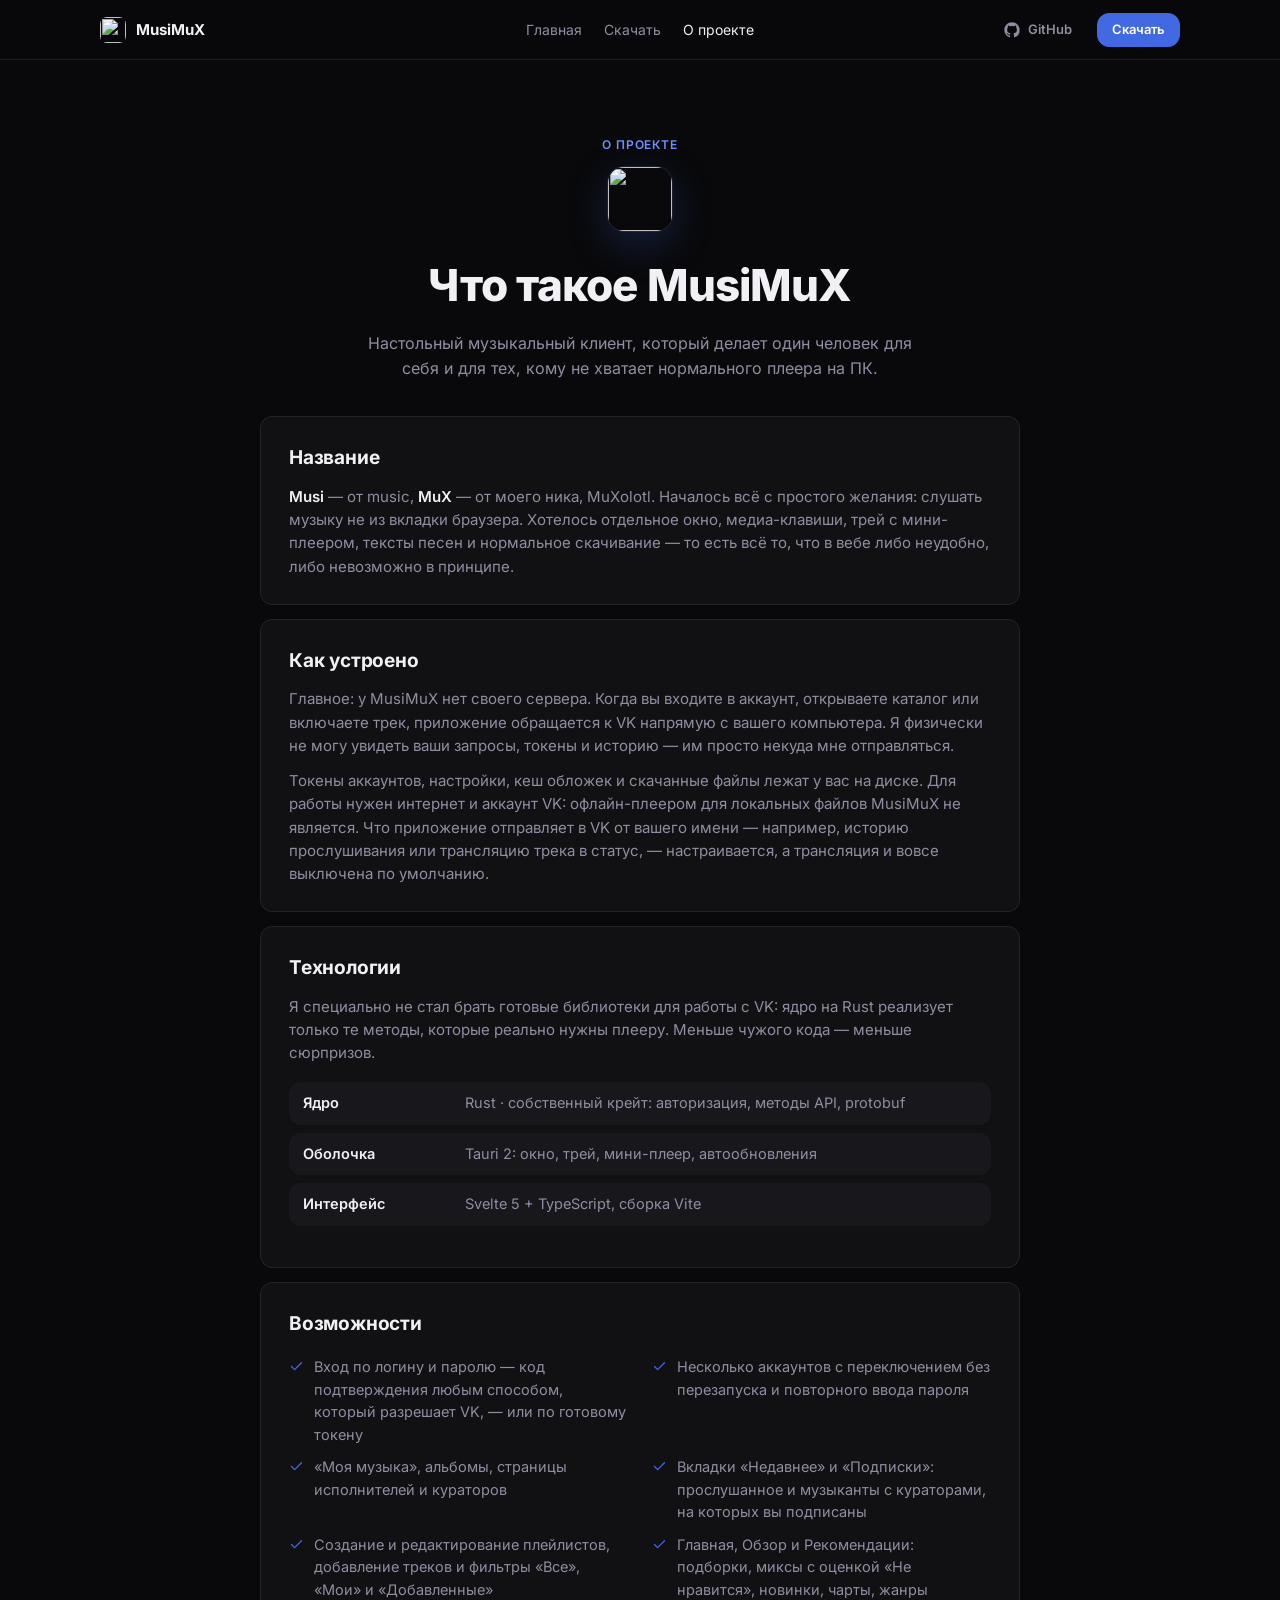
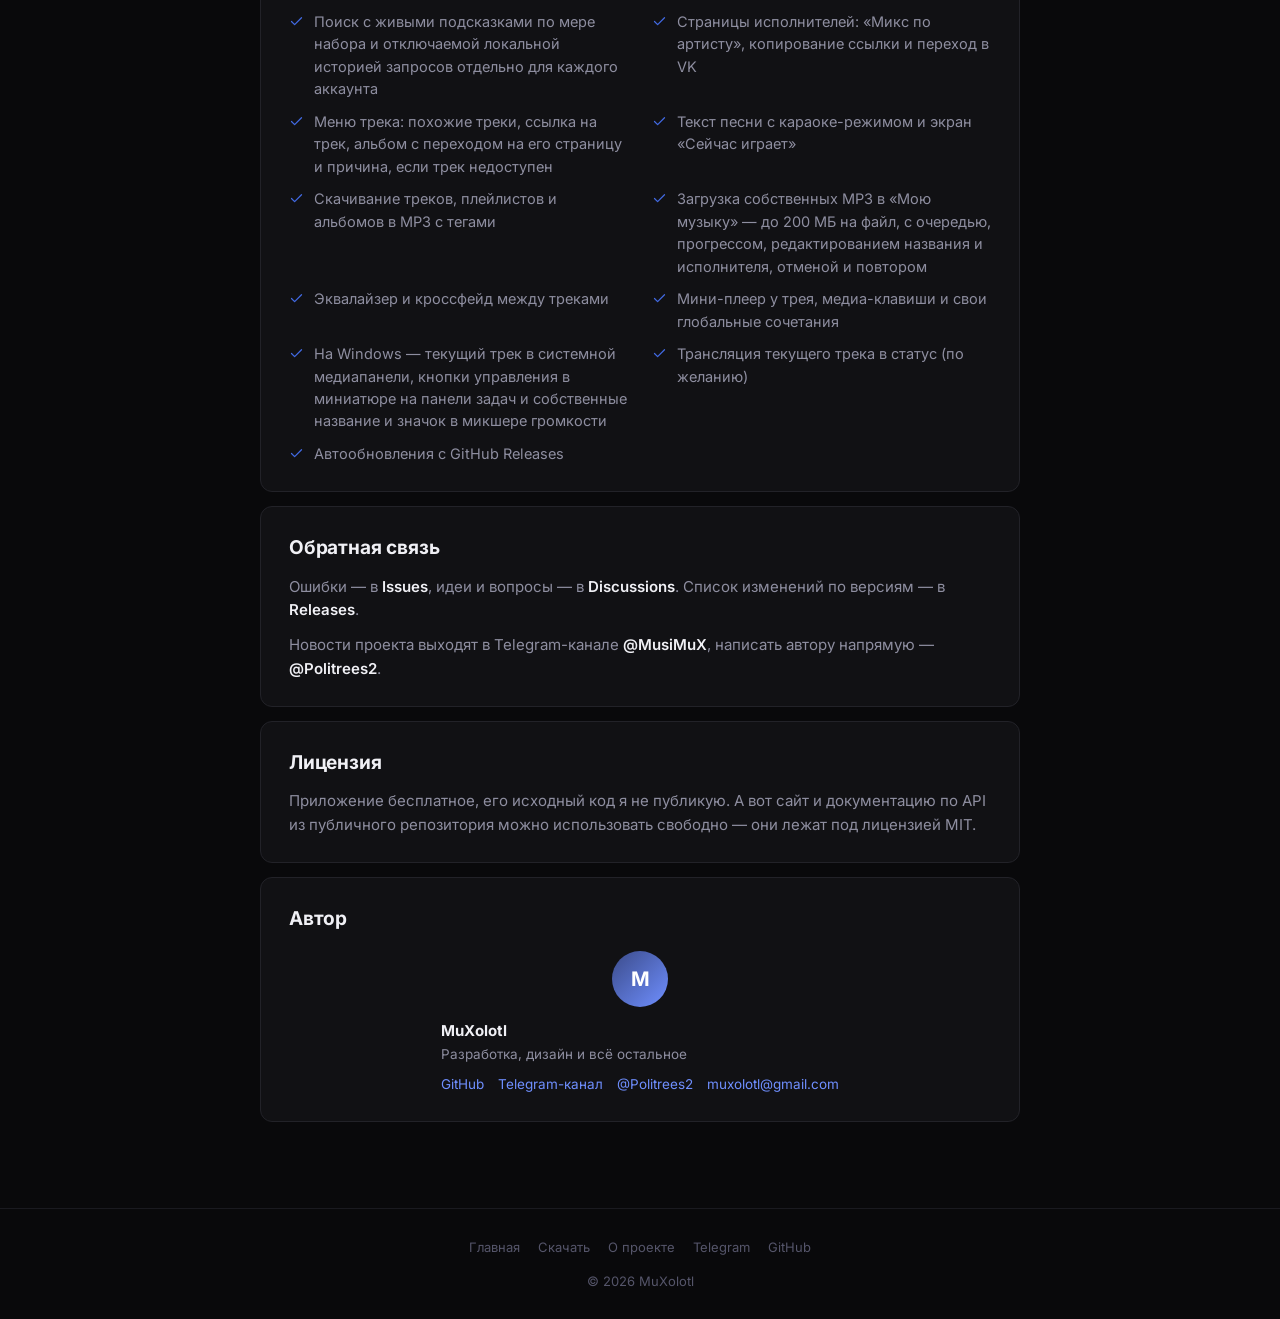
==== commit ab3fd211: "Обновление сайта и документации" ====
--- a/site/about.html
+++ b/site/about.html
@@ -71,15 +71,18 @@
       <li><svg width="15" height="15"><use href="#i-check"/></svg><span>Вход по логину и паролю — код подтверждения любым способом, который разрешает VK, — или по готовому токену</span></li>
       <li><svg width="15" height="15"><use href="#i-check"/></svg><span>Несколько аккаунтов с переключением без перезапуска и повторного ввода пароля</span></li>
       <li><svg width="15" height="15"><use href="#i-check"/></svg><span>«Моя музыка», альбомы, страницы исполнителей и кураторов</span></li>
+      <li><svg width="15" height="15"><use href="#i-check"/></svg><span>Вкладки «Недавнее» и «Подписки»: прослушанное и музыканты с кураторами, на которых вы подписаны</span></li>
       <li><svg width="15" height="15"><use href="#i-check"/></svg><span>Создание и редактирование плейлистов, добавление треков и фильтры «Все», «Мои» и «Добавленные»</span></li>
       <li><svg width="15" height="15"><use href="#i-check"/></svg><span>Главная, Обзор и Рекомендации: подборки, миксы с оценкой «Не нравится», новинки, чарты, жанры</span></li>
-      <li><svg width="15" height="15"><use href="#i-check"/></svg><span>Поиск с подсказками по трекам, исполнителям и подборкам</span></li>
+      <li><svg width="15" height="15"><use href="#i-check"/></svg><span>Поиск с живыми подсказками по мере набора и отключаемой локальной историей запросов отдельно для каждого аккаунта</span></li>
+      <li><svg width="15" height="15"><use href="#i-check"/></svg><span>Страницы исполнителей: «Микс по артисту», копирование ссылки и переход в VK</span></li>
+      <li><svg width="15" height="15"><use href="#i-check"/></svg><span>Меню трека: похожие треки, ссылка на трек, альбом с переходом на его страницу и причина, если трек недоступен</span></li>
       <li><svg width="15" height="15"><use href="#i-check"/></svg><span>Текст песни с караоке-режимом и экран «Сейчас играет»</span></li>
       <li><svg width="15" height="15"><use href="#i-check"/></svg><span>Скачивание треков, плейлистов и альбомов в MP3 с тегами</span></li>
       <li><svg width="15" height="15"><use href="#i-check"/></svg><span>Загрузка собственных MP3 в «Мою музыку» — до 200 МБ на файл, с очередью, прогрессом, редактированием названия и исполнителя, отменой и повтором</span></li>
       <li><svg width="15" height="15"><use href="#i-check"/></svg><span>Эквалайзер и кроссфейд между треками</span></li>
       <li><svg width="15" height="15"><use href="#i-check"/></svg><span>Мини-плеер у трея, медиа-клавиши и свои глобальные сочетания</span></li>
-      <li><svg width="15" height="15"><use href="#i-check"/></svg><span>На Windows — текущий трек в системной медиапанели и кнопки управления в миниатюре на панели задач</span></li>
+      <li><svg width="15" height="15"><use href="#i-check"/></svg><span>На Windows — текущий трек в системной медиапанели, кнопки управления в миниатюре на панели задач и собственные название и значок в микшере громкости</span></li>
       <li><svg width="15" height="15"><use href="#i-check"/></svg><span>Трансляция текущего трека в статус (по желанию)</span></li>
       <li><svg width="15" height="15"><use href="#i-check"/></svg><span>Автообновления с GitHub Releases</span></li>
     </ul>
--- a/site/css/styles.css
+++ b/site/css/styles.css
@@ -225,6 +225,10 @@
 
 /* ---------- Карточки возможностей ---------- */
 .features { display: grid; grid-template-columns: repeat(3, 1fr); gap: 14px; }
+/* Неполный последний ряд: одна плитка из трёх оставляла бы дырку справа,
+   поэтому последняя карточка занимает всю ширину и читается лентой */
+.features > .feature:last-child:nth-child(3n + 1) { grid-column: 1 / -1; }
+.features > .feature:last-child:nth-child(3n + 1) p { max-width: 78ch; }
 .feature {
   padding: 22px; border: 1px solid var(--border); border-radius: var(--radius);
   background: var(--bg-surface);
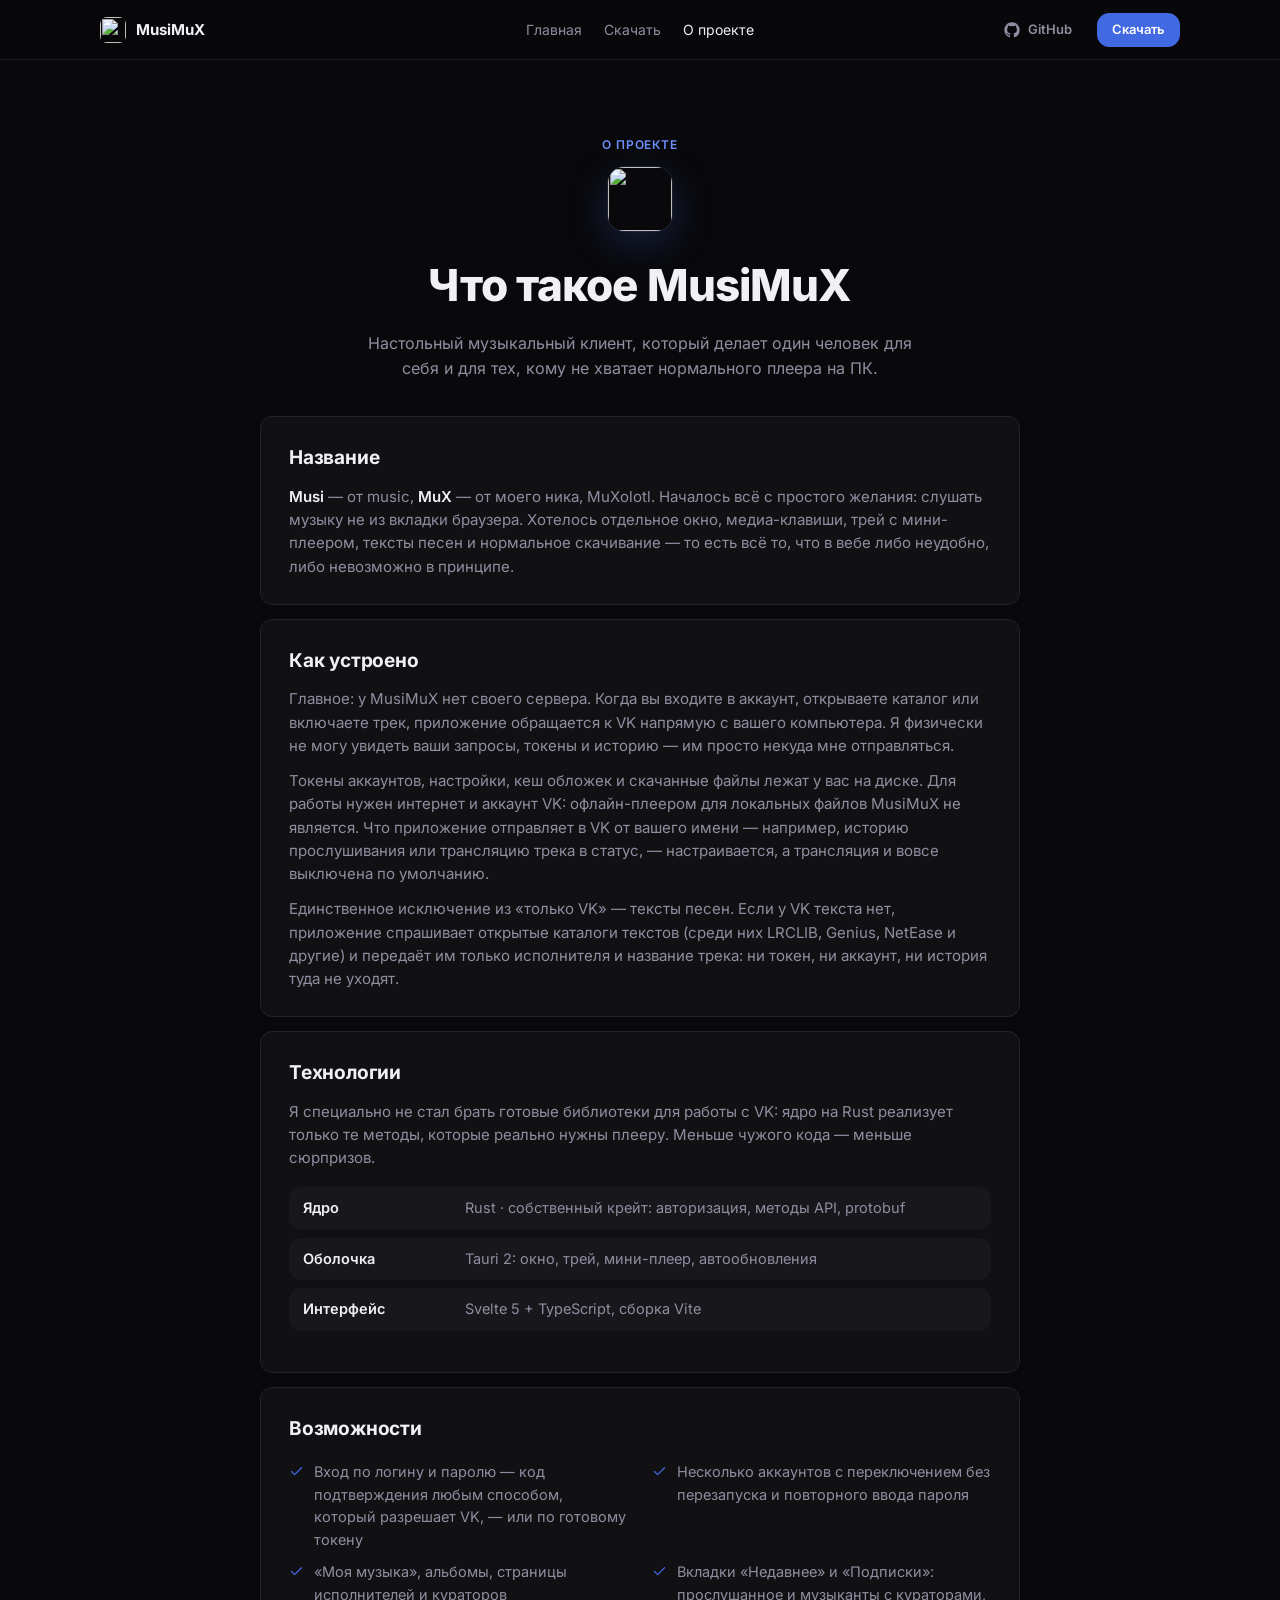
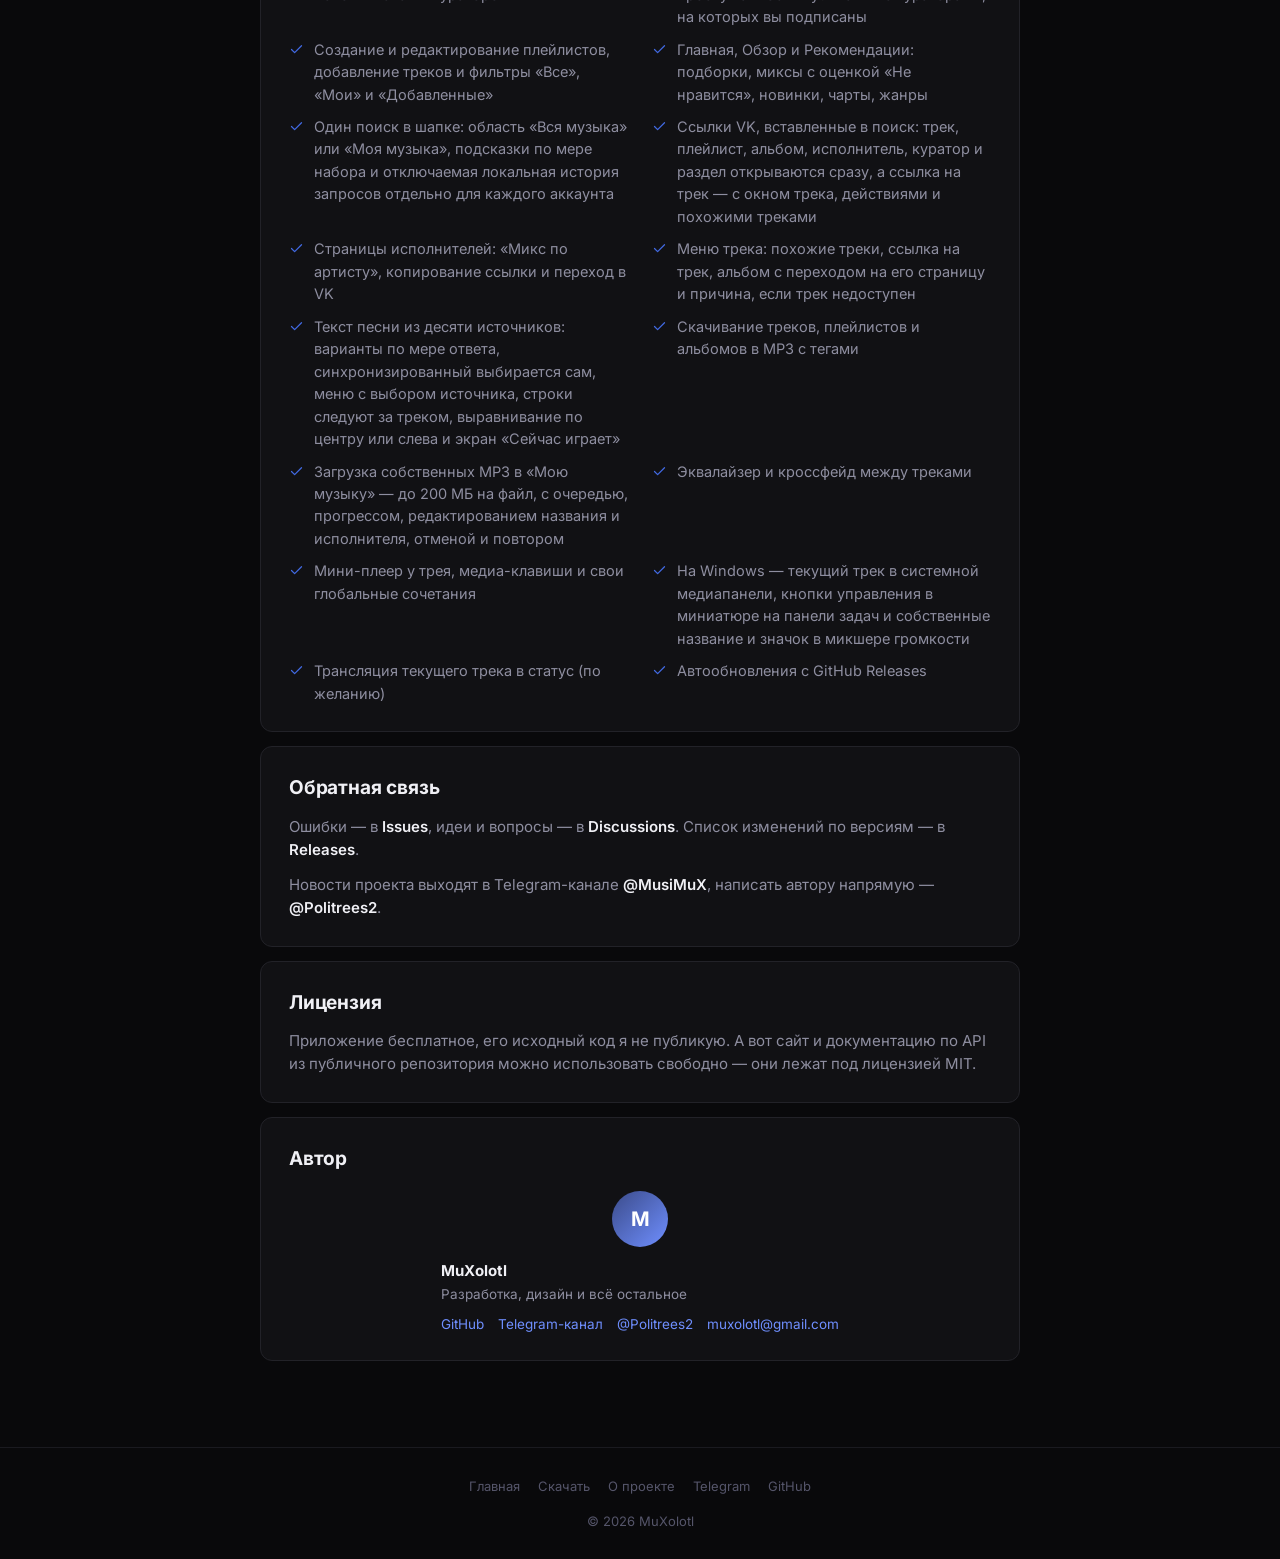
==== commit 78d75d3d: "Обновление сайта и документации" ====
--- a/site/about.html
+++ b/site/about.html
@@ -55,6 +55,7 @@
     <h2>Как устроено</h2>
     <p>Главное: у MusiMuX нет своего сервера. Когда вы входите в аккаунт, открываете каталог или включаете трек, приложение обращается к VK напрямую с вашего компьютера. Я физически не могу увидеть ваши запросы, токены и историю — им просто некуда мне отправляться.</p>
     <p>Токены аккаунтов, настройки, кеш обложек и скачанные файлы лежат у вас на диске. Для работы нужен интернет и аккаунт VK: офлайн-плеером для локальных файлов MusiMuX не является. Что приложение отправляет в VK от вашего имени — например, историю прослушивания или трансляцию трека в статус, — настраивается, а трансляция и вовсе выключена по умолчанию.</p>
+    <p>Единственное исключение из «только VK» — тексты песен. Если у VK текста нет, приложение спрашивает открытые каталоги текстов (среди них LRCLIB, Genius, NetEase и другие) и передаёт им только исполнителя и название трека: ни токен, ни аккаунт, ни история туда не уходят.</p>
   </section>
   <section>
     <h2>Технологии</h2>
@@ -74,10 +75,11 @@
       <li><svg width="15" height="15"><use href="#i-check"/></svg><span>Вкладки «Недавнее» и «Подписки»: прослушанное и музыканты с кураторами, на которых вы подписаны</span></li>
       <li><svg width="15" height="15"><use href="#i-check"/></svg><span>Создание и редактирование плейлистов, добавление треков и фильтры «Все», «Мои» и «Добавленные»</span></li>
       <li><svg width="15" height="15"><use href="#i-check"/></svg><span>Главная, Обзор и Рекомендации: подборки, миксы с оценкой «Не нравится», новинки, чарты, жанры</span></li>
-      <li><svg width="15" height="15"><use href="#i-check"/></svg><span>Поиск с живыми подсказками по мере набора и отключаемой локальной историей запросов отдельно для каждого аккаунта</span></li>
+      <li><svg width="15" height="15"><use href="#i-check"/></svg><span>Один поиск в шапке: область «Вся музыка» или «Моя музыка», подсказки по мере набора и отключаемая локальная история запросов отдельно для каждого аккаунта</span></li>
+      <li><svg width="15" height="15"><use href="#i-check"/></svg><span>Ссылки VK, вставленные в поиск: трек, плейлист, альбом, исполнитель, куратор и раздел открываются сразу, а ссылка на трек — с окном трека, действиями и похожими треками</span></li>
       <li><svg width="15" height="15"><use href="#i-check"/></svg><span>Страницы исполнителей: «Микс по артисту», копирование ссылки и переход в VK</span></li>
       <li><svg width="15" height="15"><use href="#i-check"/></svg><span>Меню трека: похожие треки, ссылка на трек, альбом с переходом на его страницу и причина, если трек недоступен</span></li>
-      <li><svg width="15" height="15"><use href="#i-check"/></svg><span>Текст песни с караоке-режимом и экран «Сейчас играет»</span></li>
+      <li><svg width="15" height="15"><use href="#i-check"/></svg><span>Текст песни из десяти источников: варианты по мере ответа, синхронизированный выбирается сам, меню с выбором источника, строки следуют за треком, выравнивание по центру или слева и экран «Сейчас играет»</span></li>
       <li><svg width="15" height="15"><use href="#i-check"/></svg><span>Скачивание треков, плейлистов и альбомов в MP3 с тегами</span></li>
       <li><svg width="15" height="15"><use href="#i-check"/></svg><span>Загрузка собственных MP3 в «Мою музыку» — до 200 МБ на файл, с очередью, прогрессом, редактированием названия и исполнителя, отменой и повтором</span></li>
       <li><svg width="15" height="15"><use href="#i-check"/></svg><span>Эквалайзер и кроссфейд между треками</span></li>
--- a/site/css/styles.css
+++ b/site/css/styles.css
@@ -229,6 +229,8 @@
    поэтому последняя карточка занимает всю ширину и читается лентой */
 .features > .feature:last-child:nth-child(3n + 1) { grid-column: 1 / -1; }
 .features > .feature:last-child:nth-child(3n + 1) p { max-width: 78ch; }
+/* Две плитки в последнем ряду: вторая растягивается на оставшиеся колонки */
+.features > .feature:last-child:nth-child(3n + 2) { grid-column: span 2; }
 .feature {
   padding: 22px; border: 1px solid var(--border); border-radius: var(--radius);
   background: var(--bg-surface);
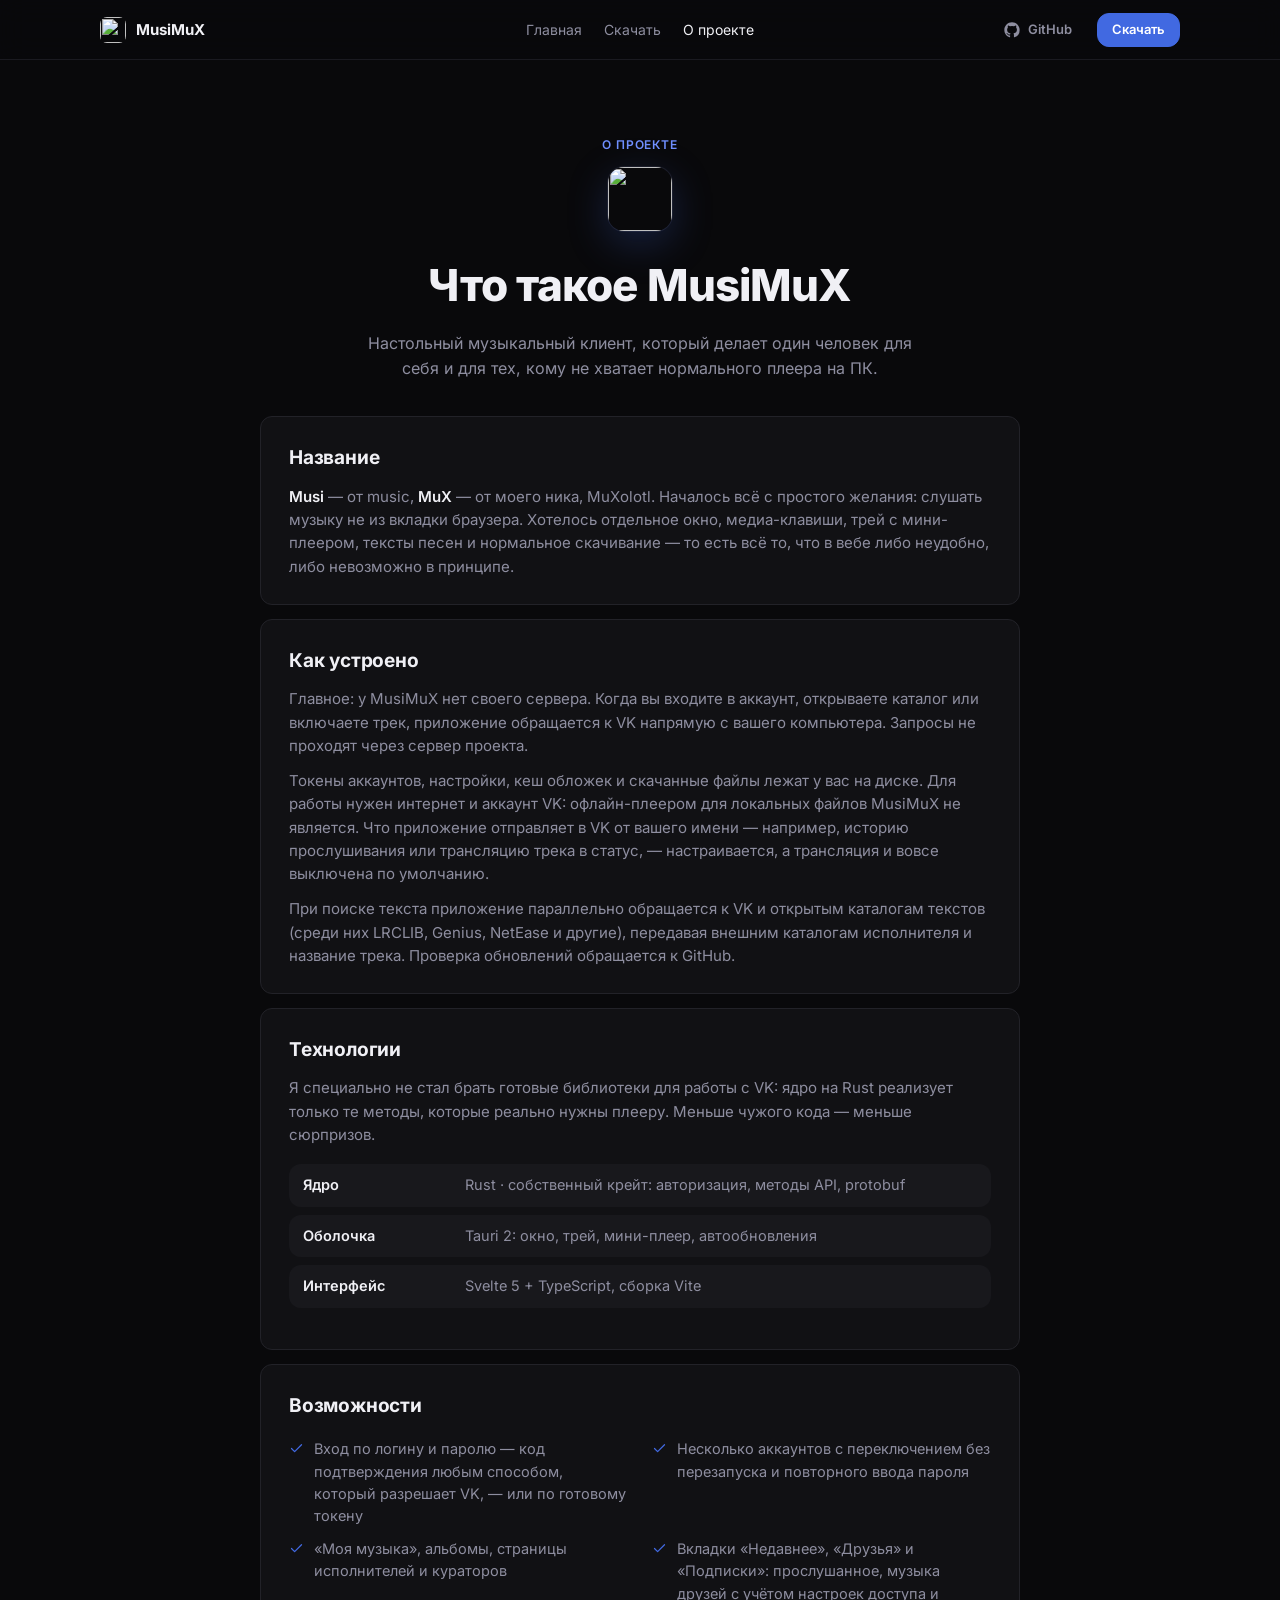
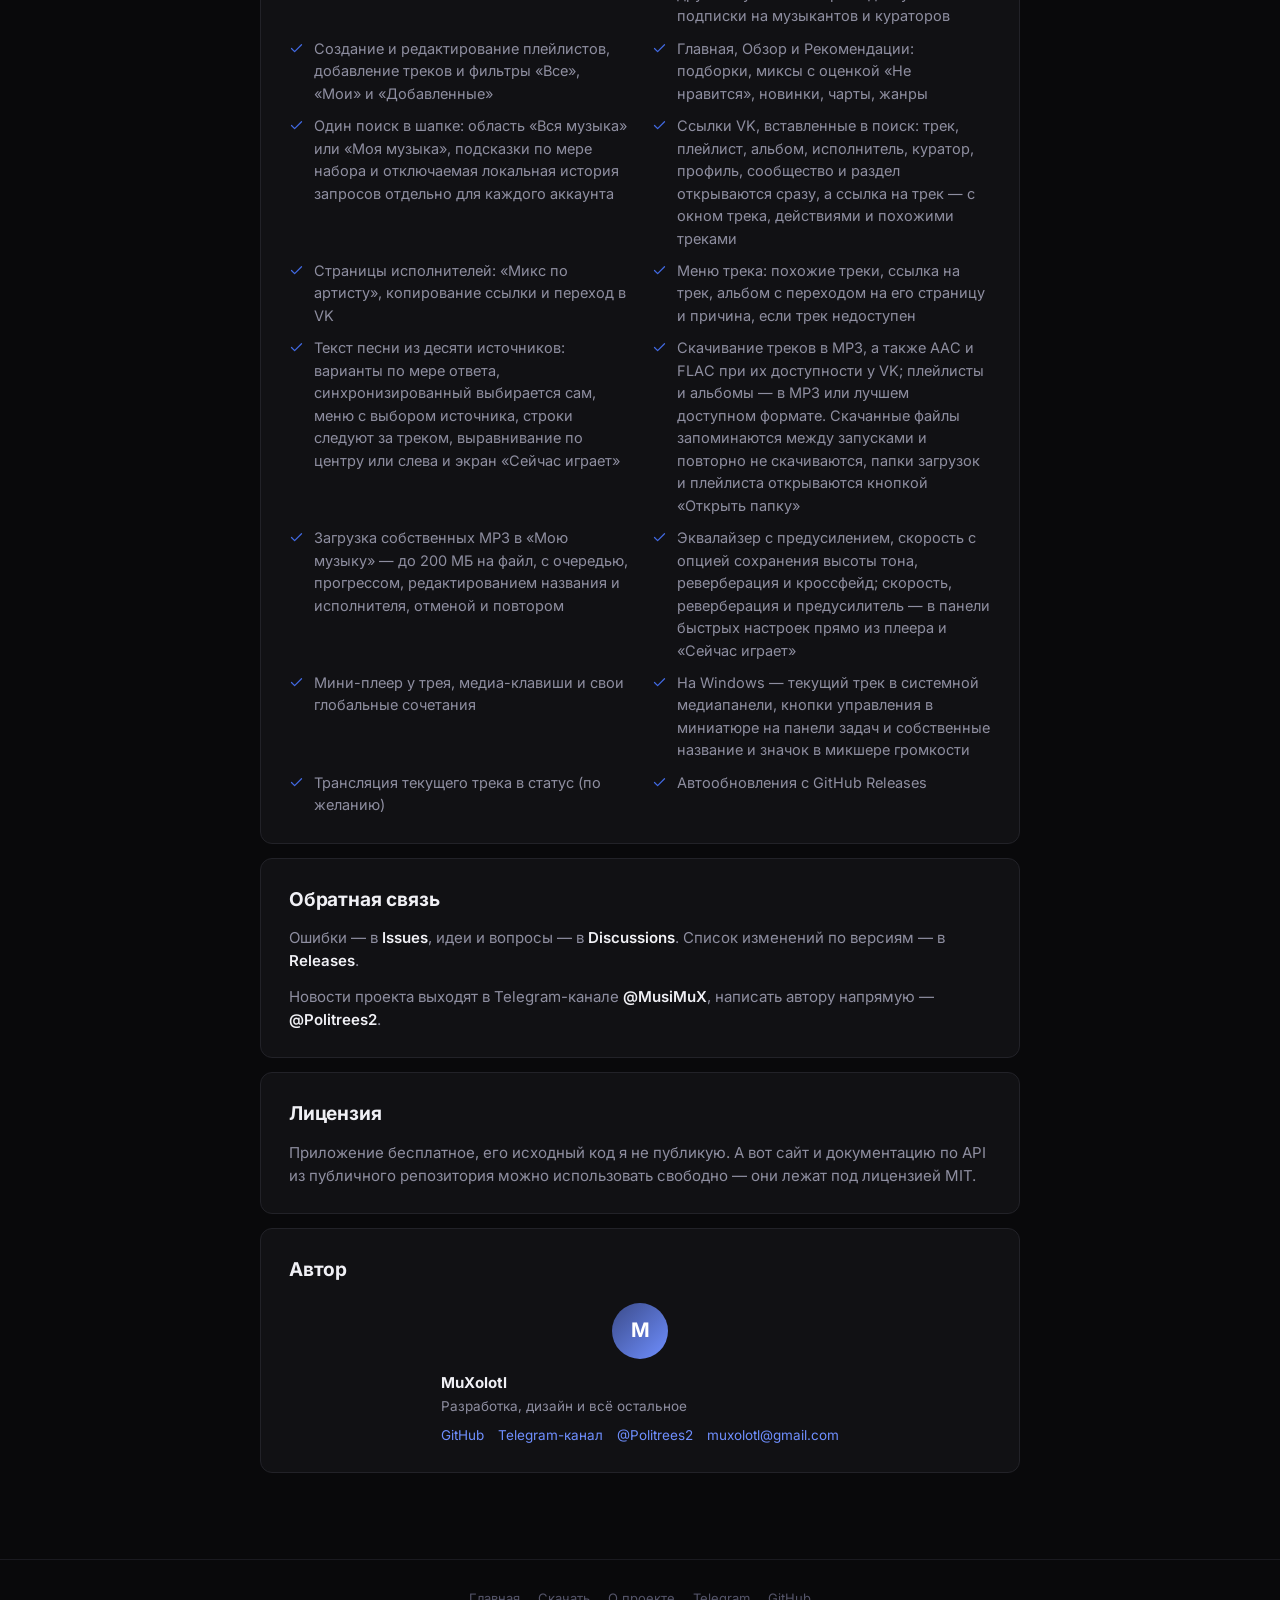
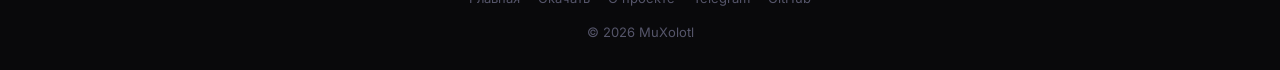
==== commit 812eac20: "Обновление сайта и документации" ====
--- a/site/about.html
+++ b/site/about.html
@@ -53,9 +53,9 @@
   </section>
   <section>
     <h2>Как устроено</h2>
-    <p>Главное: у MusiMuX нет своего сервера. Когда вы входите в аккаунт, открываете каталог или включаете трек, приложение обращается к VK напрямую с вашего компьютера. Я физически не могу увидеть ваши запросы, токены и историю — им просто некуда мне отправляться.</p>
+    <p>Главное: у MusiMuX нет своего сервера. Когда вы входите в аккаунт, открываете каталог или включаете трек, приложение обращается к VK напрямую с вашего компьютера. Запросы не проходят через сервер проекта.</p>
     <p>Токены аккаунтов, настройки, кеш обложек и скачанные файлы лежат у вас на диске. Для работы нужен интернет и аккаунт VK: офлайн-плеером для локальных файлов MusiMuX не является. Что приложение отправляет в VK от вашего имени — например, историю прослушивания или трансляцию трека в статус, — настраивается, а трансляция и вовсе выключена по умолчанию.</p>
-    <p>Единственное исключение из «только VK» — тексты песен. Если у VK текста нет, приложение спрашивает открытые каталоги текстов (среди них LRCLIB, Genius, NetEase и другие) и передаёт им только исполнителя и название трека: ни токен, ни аккаунт, ни история туда не уходят.</p>
+    <p>При поиске текста приложение параллельно обращается к VK и открытым каталогам текстов (среди них LRCLIB, Genius, NetEase и другие), передавая внешним каталогам исполнителя и название трека. Проверка обновлений обращается к GitHub.</p>
   </section>
   <section>
     <h2>Технологии</h2>
@@ -72,17 +72,17 @@
       <li><svg width="15" height="15"><use href="#i-check"/></svg><span>Вход по логину и паролю — код подтверждения любым способом, который разрешает VK, — или по готовому токену</span></li>
       <li><svg width="15" height="15"><use href="#i-check"/></svg><span>Несколько аккаунтов с переключением без перезапуска и повторного ввода пароля</span></li>
       <li><svg width="15" height="15"><use href="#i-check"/></svg><span>«Моя музыка», альбомы, страницы исполнителей и кураторов</span></li>
-      <li><svg width="15" height="15"><use href="#i-check"/></svg><span>Вкладки «Недавнее» и «Подписки»: прослушанное и музыканты с кураторами, на которых вы подписаны</span></li>
+      <li><svg width="15" height="15"><use href="#i-check"/></svg><span>Вкладки «Недавнее», «Друзья» и «Подписки»: прослушанное, музыка друзей с учётом настроек доступа и подписки на музыкантов и кураторов</span></li>
       <li><svg width="15" height="15"><use href="#i-check"/></svg><span>Создание и редактирование плейлистов, добавление треков и фильтры «Все», «Мои» и «Добавленные»</span></li>
       <li><svg width="15" height="15"><use href="#i-check"/></svg><span>Главная, Обзор и Рекомендации: подборки, миксы с оценкой «Не нравится», новинки, чарты, жанры</span></li>
       <li><svg width="15" height="15"><use href="#i-check"/></svg><span>Один поиск в шапке: область «Вся музыка» или «Моя музыка», подсказки по мере набора и отключаемая локальная история запросов отдельно для каждого аккаунта</span></li>
-      <li><svg width="15" height="15"><use href="#i-check"/></svg><span>Ссылки VK, вставленные в поиск: трек, плейлист, альбом, исполнитель, куратор и раздел открываются сразу, а ссылка на трек — с окном трека, действиями и похожими треками</span></li>
+      <li><svg width="15" height="15"><use href="#i-check"/></svg><span>Ссылки VK, вставленные в поиск: трек, плейлист, альбом, исполнитель, куратор, профиль, сообщество и раздел открываются сразу, а ссылка на трек — с окном трека, действиями и похожими треками</span></li>
       <li><svg width="15" height="15"><use href="#i-check"/></svg><span>Страницы исполнителей: «Микс по артисту», копирование ссылки и переход в VK</span></li>
       <li><svg width="15" height="15"><use href="#i-check"/></svg><span>Меню трека: похожие треки, ссылка на трек, альбом с переходом на его страницу и причина, если трек недоступен</span></li>
       <li><svg width="15" height="15"><use href="#i-check"/></svg><span>Текст песни из десяти источников: варианты по мере ответа, синхронизированный выбирается сам, меню с выбором источника, строки следуют за треком, выравнивание по центру или слева и экран «Сейчас играет»</span></li>
-      <li><svg width="15" height="15"><use href="#i-check"/></svg><span>Скачивание треков, плейлистов и альбомов в MP3 с тегами</span></li>
+      <li><svg width="15" height="15"><use href="#i-check"/></svg><span>Скачивание треков в MP3, а также AAC и FLAC при их доступности у VK; плейлисты и альбомы — в MP3 или лучшем доступном формате. Скачанные файлы запоминаются между запусками и повторно не скачиваются, папки загрузок и плейлиста открываются кнопкой «Открыть папку»</span></li>
       <li><svg width="15" height="15"><use href="#i-check"/></svg><span>Загрузка собственных MP3 в «Мою музыку» — до 200 МБ на файл, с очередью, прогрессом, редактированием названия и исполнителя, отменой и повтором</span></li>
-      <li><svg width="15" height="15"><use href="#i-check"/></svg><span>Эквалайзер и кроссфейд между треками</span></li>
+      <li><svg width="15" height="15"><use href="#i-check"/></svg><span>Эквалайзер с предусилением, скорость с опцией сохранения высоты тона, реверберация и кроссфейд; скорость, реверберация и предусилитель — в панели быстрых настроек прямо из плеера и «Сейчас играет»</span></li>
       <li><svg width="15" height="15"><use href="#i-check"/></svg><span>Мини-плеер у трея, медиа-клавиши и свои глобальные сочетания</span></li>
       <li><svg width="15" height="15"><use href="#i-check"/></svg><span>На Windows — текущий трек в системной медиапанели, кнопки управления в миниатюре на панели задач и собственные название и значок в микшере громкости</span></li>
       <li><svg width="15" height="15"><use href="#i-check"/></svg><span>Трансляция текущего трека в статус (по желанию)</span></li>
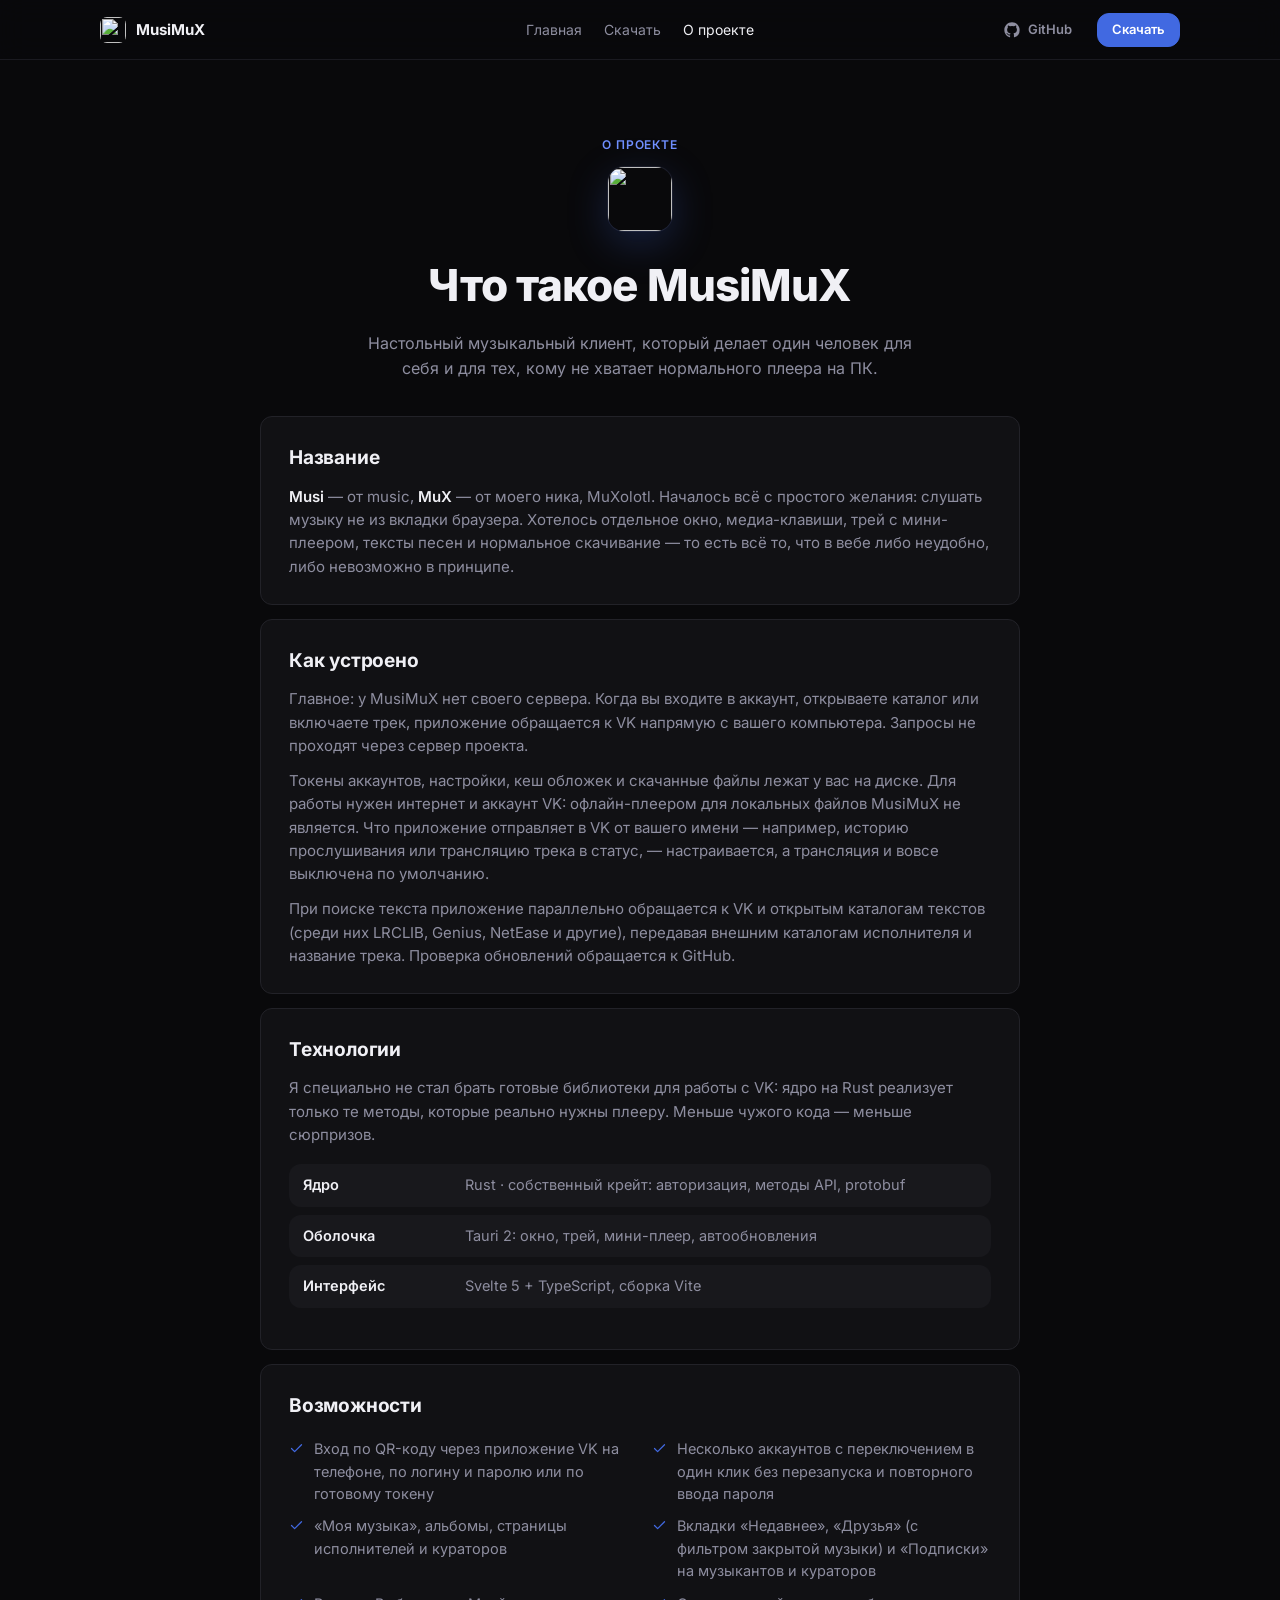
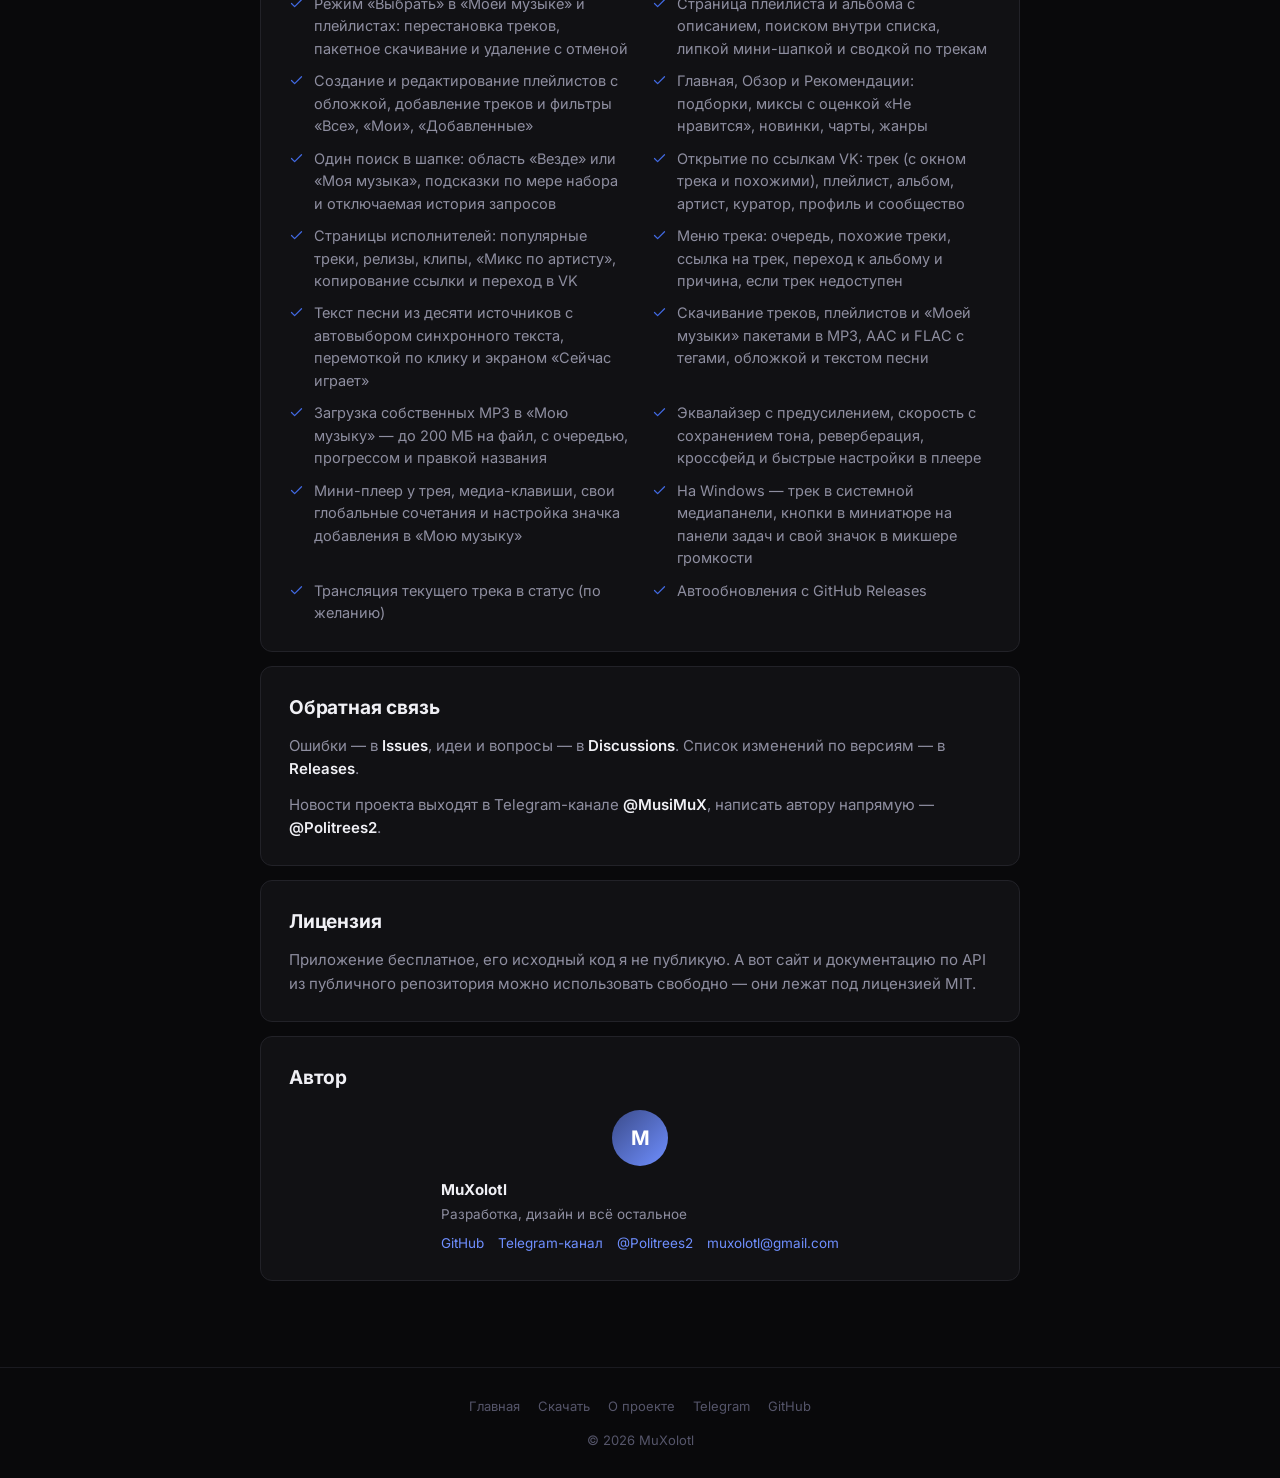
==== commit 173cef67: "Обновление сайта и документации" ====
--- a/site/about.html
+++ b/site/about.html
@@ -69,22 +69,24 @@
   <section>
     <h2>Возможности</h2>
     <ul class="check">
-      <li><svg width="15" height="15"><use href="#i-check"/></svg><span>Вход по логину и паролю — код подтверждения любым способом, который разрешает VK, — или по готовому токену</span></li>
-      <li><svg width="15" height="15"><use href="#i-check"/></svg><span>Несколько аккаунтов с переключением без перезапуска и повторного ввода пароля</span></li>
+      <li><svg width="15" height="15"><use href="#i-check"/></svg><span>Вход по QR-коду через приложение VK на телефоне, по логину и паролю или по готовому токену</span></li>
+      <li><svg width="15" height="15"><use href="#i-check"/></svg><span>Несколько аккаунтов с переключением в один клик без перезапуска и повторного ввода пароля</span></li>
       <li><svg width="15" height="15"><use href="#i-check"/></svg><span>«Моя музыка», альбомы, страницы исполнителей и кураторов</span></li>
-      <li><svg width="15" height="15"><use href="#i-check"/></svg><span>Вкладки «Недавнее», «Друзья» и «Подписки»: прослушанное, музыка друзей с учётом настроек доступа и подписки на музыкантов и кураторов</span></li>
-      <li><svg width="15" height="15"><use href="#i-check"/></svg><span>Создание и редактирование плейлистов, добавление треков и фильтры «Все», «Мои» и «Добавленные»</span></li>
+      <li><svg width="15" height="15"><use href="#i-check"/></svg><span>Вкладки «Недавнее», «Друзья» (с фильтром закрытой музыки) и «Подписки» на музыкантов и кураторов</span></li>
+      <li><svg width="15" height="15"><use href="#i-check"/></svg><span>Режим «Выбрать» в «Моей музыке» и плейлистах: перестановка треков, пакетное скачивание и удаление с отменой</span></li>
+      <li><svg width="15" height="15"><use href="#i-check"/></svg><span>Страница плейлиста и альбома с описанием, поиском внутри списка, липкой мини-шапкой и сводкой по трекам</span></li>
+      <li><svg width="15" height="15"><use href="#i-check"/></svg><span>Создание и редактирование плейлистов с обложкой, добавление треков и фильтры «Все», «Мои», «Добавленные»</span></li>
       <li><svg width="15" height="15"><use href="#i-check"/></svg><span>Главная, Обзор и Рекомендации: подборки, миксы с оценкой «Не нравится», новинки, чарты, жанры</span></li>
-      <li><svg width="15" height="15"><use href="#i-check"/></svg><span>Один поиск в шапке: область «Вся музыка» или «Моя музыка», подсказки по мере набора и отключаемая локальная история запросов отдельно для каждого аккаунта</span></li>
-      <li><svg width="15" height="15"><use href="#i-check"/></svg><span>Ссылки VK, вставленные в поиск: трек, плейлист, альбом, исполнитель, куратор, профиль, сообщество и раздел открываются сразу, а ссылка на трек — с окном трека, действиями и похожими треками</span></li>
-      <li><svg width="15" height="15"><use href="#i-check"/></svg><span>Страницы исполнителей: «Микс по артисту», копирование ссылки и переход в VK</span></li>
-      <li><svg width="15" height="15"><use href="#i-check"/></svg><span>Меню трека: похожие треки, ссылка на трек, альбом с переходом на его страницу и причина, если трек недоступен</span></li>
-      <li><svg width="15" height="15"><use href="#i-check"/></svg><span>Текст песни из десяти источников: варианты по мере ответа, синхронизированный выбирается сам, меню с выбором источника, строки следуют за треком, выравнивание по центру или слева и экран «Сейчас играет»</span></li>
-      <li><svg width="15" height="15"><use href="#i-check"/></svg><span>Скачивание треков в MP3, а также AAC и FLAC при их доступности у VK; плейлисты и альбомы — в MP3 или лучшем доступном формате. Скачанные файлы запоминаются между запусками и повторно не скачиваются, папки загрузок и плейлиста открываются кнопкой «Открыть папку»</span></li>
-      <li><svg width="15" height="15"><use href="#i-check"/></svg><span>Загрузка собственных MP3 в «Мою музыку» — до 200 МБ на файл, с очередью, прогрессом, редактированием названия и исполнителя, отменой и повтором</span></li>
-      <li><svg width="15" height="15"><use href="#i-check"/></svg><span>Эквалайзер с предусилением, скорость с опцией сохранения высоты тона, реверберация и кроссфейд; скорость, реверберация и предусилитель — в панели быстрых настроек прямо из плеера и «Сейчас играет»</span></li>
-      <li><svg width="15" height="15"><use href="#i-check"/></svg><span>Мини-плеер у трея, медиа-клавиши и свои глобальные сочетания</span></li>
-      <li><svg width="15" height="15"><use href="#i-check"/></svg><span>На Windows — текущий трек в системной медиапанели, кнопки управления в миниатюре на панели задач и собственные название и значок в микшере громкости</span></li>
+      <li><svg width="15" height="15"><use href="#i-check"/></svg><span>Один поиск в шапке: область «Везде» или «Моя музыка», подсказки по мере набора и отключаемая история запросов</span></li>
+      <li><svg width="15" height="15"><use href="#i-check"/></svg><span>Открытие по ссылкам VK: трек (с окном трека и похожими), плейлист, альбом, артист, куратор, профиль и сообщество</span></li>
+      <li><svg width="15" height="15"><use href="#i-check"/></svg><span>Страницы исполнителей: популярные треки, релизы, клипы, «Микс по артисту», копирование ссылки и переход в VK</span></li>
+      <li><svg width="15" height="15"><use href="#i-check"/></svg><span>Меню трека: очередь, похожие треки, ссылка на трек, переход к альбому и причина, если трек недоступен</span></li>
+      <li><svg width="15" height="15"><use href="#i-check"/></svg><span>Текст песни из десяти источников с автовыбором синхронного текста, перемоткой по клику и экраном «Сейчас играет»</span></li>
+      <li><svg width="15" height="15"><use href="#i-check"/></svg><span>Скачивание треков, плейлистов и «Моей музыки» пакетами в MP3, AAC и FLAC с тегами, обложкой и текстом песни</span></li>
+      <li><svg width="15" height="15"><use href="#i-check"/></svg><span>Загрузка собственных MP3 в «Мою музыку» — до 200 МБ на файл, с очередью, прогрессом и правкой названия</span></li>
+      <li><svg width="15" height="15"><use href="#i-check"/></svg><span>Эквалайзер с предусилением, скорость с сохранением тона, реверберация, кроссфейд и быстрые настройки в плеере</span></li>
+      <li><svg width="15" height="15"><use href="#i-check"/></svg><span>Мини-плеер у трея, медиа-клавиши, свои глобальные сочетания и настройка значка добавления в «Мою музыку»</span></li>
+      <li><svg width="15" height="15"><use href="#i-check"/></svg><span>На Windows — трек в системной медиапанели, кнопки в миниатюре на панели задач и свой значок в микшере громкости</span></li>
       <li><svg width="15" height="15"><use href="#i-check"/></svg><span>Трансляция текущего трека в статус (по желанию)</span></li>
       <li><svg width="15" height="15"><use href="#i-check"/></svg><span>Автообновления с GitHub Releases</span></li>
     </ul>
